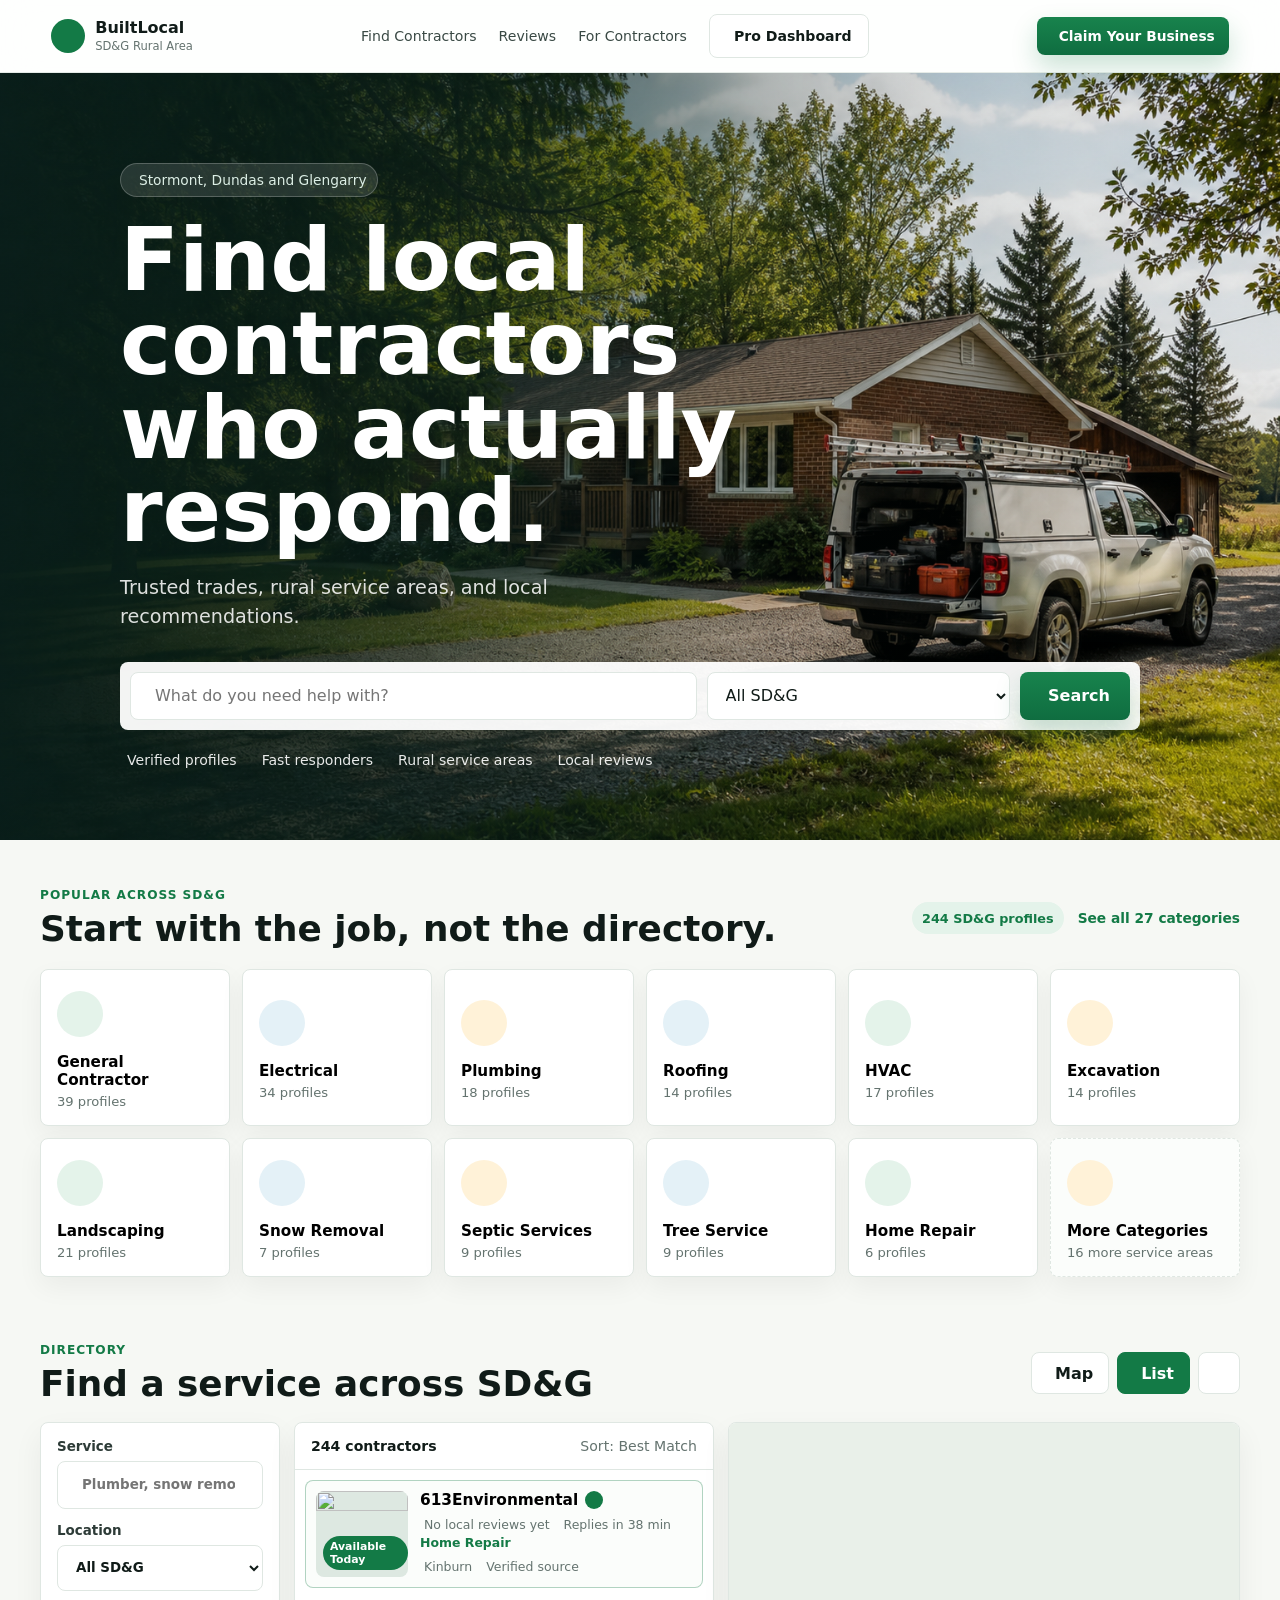
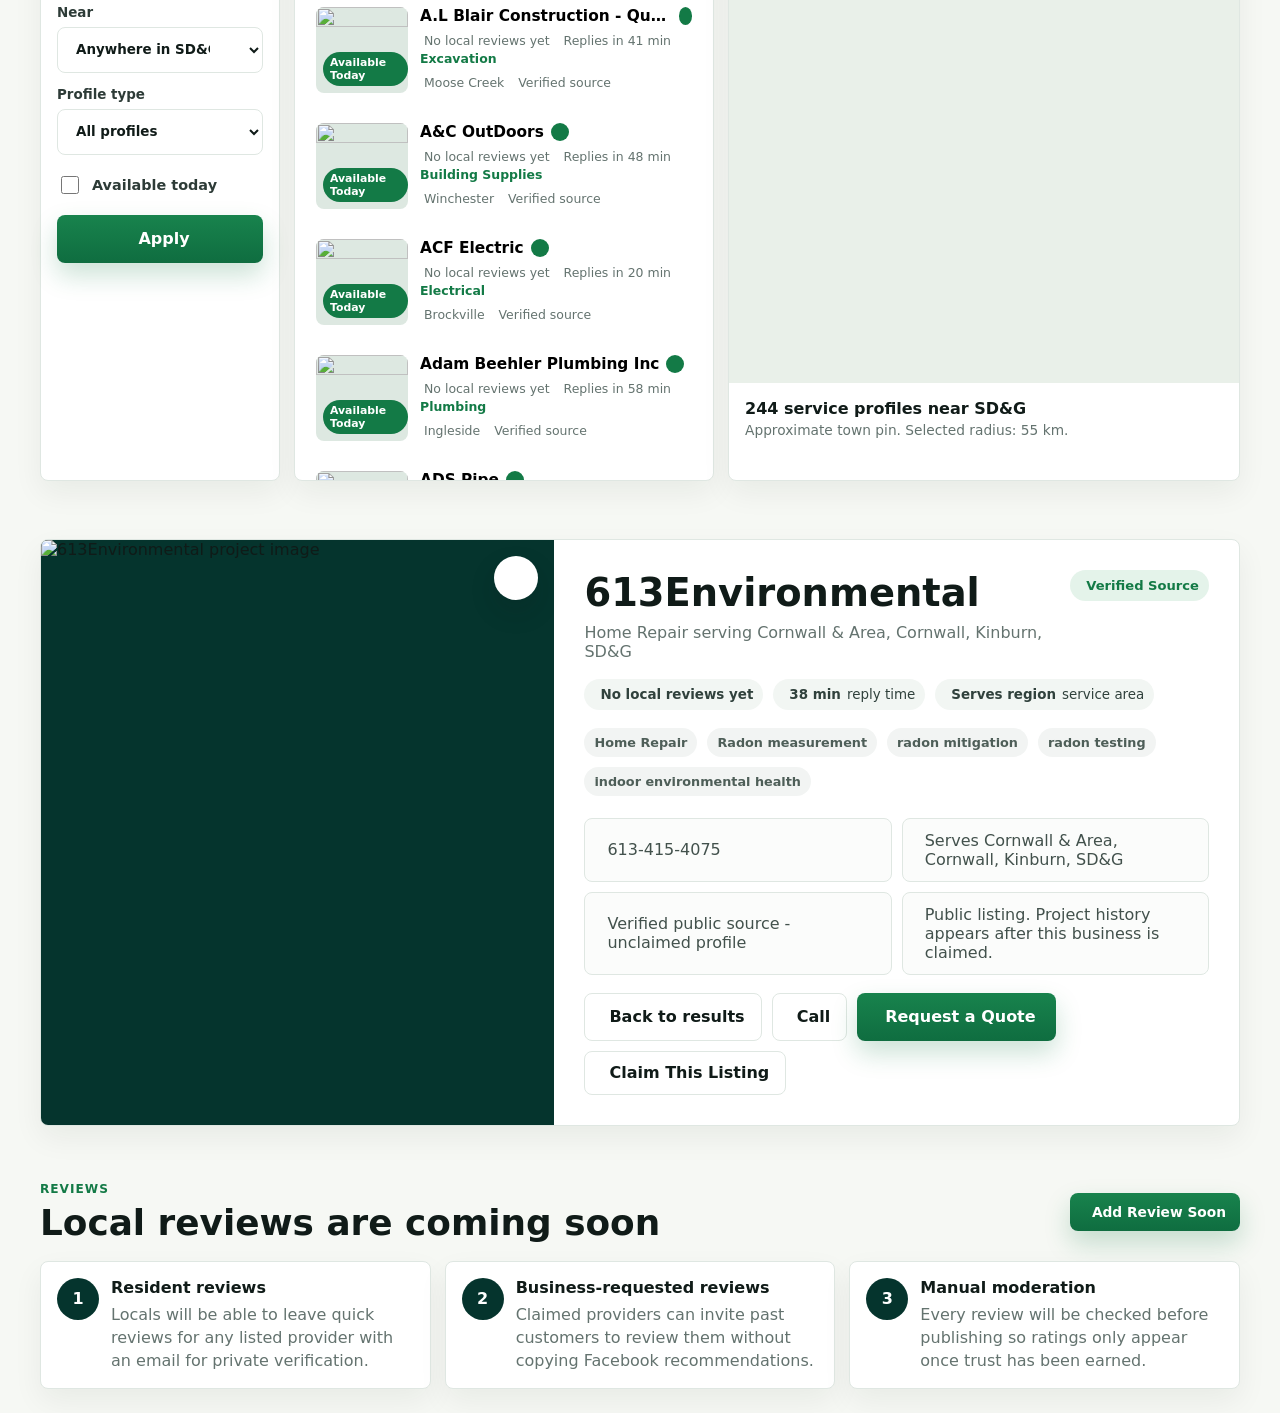
==== index.html @ 844aca26 "Refine quote choice and SMS lead routing" ====
<!doctype html>
<html lang="en">
  <head>
    <meta charset="utf-8" />
    <meta name="viewport" content="width=device-width, initial-scale=1" />
    <title>BuiltLocal SD&G</title>
    <link rel="preconnect" href="https://images.unsplash.com" />
    <link rel="stylesheet" href="https://unpkg.com/leaflet@1.9.4/dist/leaflet.css" />
    <link rel="stylesheet" href="https://unpkg.com/leaflet.markercluster@1.5.3/dist/MarkerCluster.css" />
    <link rel="stylesheet" href="https://unpkg.com/leaflet.markercluster@1.5.3/dist/MarkerCluster.Default.css" />
    <link rel="stylesheet" href="./styles.css" />
  </head>
  <body>
    <div class="app-shell">
      <header class="topbar">
        <a class="brand" href="#home" aria-label="BuiltLocal home">
          <span class="brand-mark">
            <i data-lucide="sprout"></i>
          </span>
          <span>
            <strong>BuiltLocal</strong>
            <small>SD&amp;G Rural Area</small>
          </span>
        </a>

        <nav class="desktop-nav" aria-label="Primary navigation">
          <a href="#directory">Find Contractors</a>
          <a href="#reviews">Reviews</a>
          <a class="nav-link" href="./pro/">For Contractors</a>
          <a class="ghost-button" href="./pro/">
            <i data-lucide="layout-dashboard"></i>
            Pro Dashboard
          </a>
        </nav>

        <button class="primary-button compact" type="button" data-claim-link>
          <i data-lucide="badge-check"></i>
          Claim Your Business
        </button>
      </header>

      <main>
        <section class="hero" id="home" aria-labelledby="hero-title">
          <div class="hero-bg" role="img" aria-label="SD&G rural home and contractor truck"></div>
          <div class="hero-content">
            <div class="eyebrow">
              <i data-lucide="map-pin"></i>
              Stormont, Dundas and Glengarry
            </div>
            <h1 id="hero-title">Find local <span class="mobile-line">contractors who</span> <span class="mobile-line">actually respond.</span></h1>
            <p>Trusted trades, rural service areas, <span class="mobile-line">and local recommendations.</span></p>

            <form class="search-panel" id="heroSearch">
              <label class="sr-only" for="serviceSearch">Service</label>
              <div class="input-wrap">
                <i data-lucide="search"></i>
                <input id="serviceSearch" name="service" type="search" placeholder="What do you need help with?" autocomplete="off" />
              </div>
              <label class="sr-only" for="regionSearch">Location</label>
              <select id="regionSearch" name="region" data-region-select>
                <option value="">All SD&amp;G</option>
                <option value="South Dundas">South Dundas</option>
                <option value="North Dundas">North Dundas</option>
                <option value="South Stormont">South Stormont</option>
                <option value="North Stormont">North Stormont</option>
                <option value="South Glengarry">South Glengarry</option>
                <option value="North Glengarry">North Glengarry</option>
                <option value="Cornwall &amp; Area">Cornwall &amp; Area</option>
              </select>
              <button class="primary-button" type="submit">
                <i data-lucide="search"></i>
                Search
              </button>
            </form>

            <div class="trust-row" aria-label="Directory highlights">
              <span><i data-lucide="badge-check"></i> Verified profiles</span>
              <span><i data-lucide="timer"></i> Fast responders</span>
              <span><i data-lucide="map"></i> Rural service areas</span>
              <span><i data-lucide="message-square-heart"></i> Local reviews</span>
            </div>
          </div>
        </section>

        <section class="service-strip" aria-labelledby="popular-title">
          <div class="section-head">
            <div>
              <p class="section-kicker">Popular across SD&amp;G</p>
              <h2 id="popular-title">Start with the job, not the directory.</h2>
            </div>
            <div class="section-actions">
              <span class="coverage-pill" id="categoryCoverage">Loading profiles</span>
              <button class="text-button" type="button" data-toggle-categories aria-expanded="false">See all categories</button>
            </div>
          </div>
          <div class="category-grid" id="categoryGrid"></div>
        </section>

        <section class="directory" id="directory" aria-labelledby="directory-title">
          <div class="directory-top">
            <div>
              <p class="section-kicker">Directory</p>
              <h2 id="directory-title">Find a service across SD&amp;G</h2>
            </div>
            <div class="directory-actions">
              <button class="segmented" type="button" data-view="map">
                <i data-lucide="map"></i>
                Map
              </button>
              <button class="segmented active" type="button" data-view="list">
                <i data-lucide="list"></i>
                List
              </button>
              <button class="icon-button filter-toggle" type="button" aria-label="Filters" aria-pressed="false" data-filter-button>
                <i data-lucide="sliders-horizontal"></i>
                <span>Filters</span>
              </button>
            </div>
          </div>

          <div class="workspace">
            <aside class="filters" id="filtersPanel">
              <label>
                Service
                <div class="input-wrap small">
                  <i data-lucide="search"></i>
                  <input id="filterService" type="search" placeholder="Plumber, snow removal..." />
                </div>
              </label>
              <label>
                Location
                <select id="filterRegion" data-region-select>
                  <option value="">All SD&amp;G</option>
                  <option value="South Dundas">South Dundas</option>
                  <option value="North Dundas">North Dundas</option>
                  <option value="South Stormont">South Stormont</option>
                  <option value="North Stormont">North Stormont</option>
                  <option value="South Glengarry">South Glengarry</option>
                  <option value="North Glengarry">North Glengarry</option>
                  <option value="Cornwall &amp; Area">Cornwall &amp; Area</option>
                </select>
              </label>
              <label>
                Near
                <select id="filterArea">
                  <option value="">Anywhere in SD&amp;G</option>
                </select>
              </label>
              <label>
                Profile type
                <select id="filterType">
                  <option value="">All profiles</option>
                  <option value="High">Verified source</option>
                  <option value="Medium">Needs verification</option>
                </select>
              </label>
              <div class="toggle-line">
                <input id="openToday" type="checkbox" />
                <label for="openToday">Available today</label>
              </div>
              <button class="primary-button full" type="button" data-apply-filters>
                <i data-lucide="check"></i>
                Apply
              </button>
            </aside>

            <div class="results-panel">
              <div class="results-meta">
                <strong id="resultCount">0 contractors</strong>
                <span id="sortLabel">Sort: Best Match</span>
              </div>
              <div class="results-list" id="resultsList"></div>
            </div>

            <aside class="map-panel" aria-label="Service area map">
              <div class="map-card">
                <div class="leaflet-map" id="directoryMap" aria-label="Interactive service area map"></div>
                <div class="map-summary">
                  <strong id="mapSummary">48 service profiles nearby</strong>
                  <span id="mapFootnote">Approximate pins until listings are claimed. Circle shows selected service radius.</span>
                </div>
              </div>
            </aside>
          </div>
        </section>

        <section class="profile-section" id="profile" aria-labelledby="profileTitle">
          <div class="profile-media">
            <img id="profileImage" alt="" />
            <button class="save-button" type="button" aria-label="Save profile">
              <i data-lucide="heart"></i>
            </button>
          </div>
          <div class="profile-detail">
            <div class="profile-title-line">
              <div>
                <h2 id="profileTitle">Select a contractor</h2>
                <p id="profileSubtitle">Profile details will appear here.</p>
              </div>
              <span class="verified-pill" id="verifiedPill">
                <i data-lucide="badge-check"></i>
                Verified
              </span>
            </div>
            <div class="metric-row">
              <span><i data-lucide="message-square-heart"></i><strong id="profileReviews">No local reviews yet</strong></span>
              <span><i data-lucide="clock"></i><strong id="profileResponse">22 min</strong> reply time</span>
              <span><i data-lucide="map-pin"></i><strong id="profileDistance">0-30 km</strong> service area</span>
            </div>
            <div class="tag-row" id="profileTags"></div>
            <div class="profile-facts">
              <div>
                <i data-lucide="phone"></i>
                <span id="profilePhone">Public phone</span>
              </div>
              <div>
                <i data-lucide="map"></i>
                <span id="profileAreas">Serves South Dundas</span>
              </div>
              <div>
                <i data-lucide="shield-check"></i>
                <span id="profileClaim">Unclaimed public listing</span>
              </div>
              <div>
                <i data-lucide="briefcase-business"></i>
                <span id="profileJobs">Completed local jobs</span>
              </div>
            </div>
            <div class="profile-actions">
              <button class="secondary-button" type="button" data-back-results>
                <i data-lucide="arrow-left"></i>
                Back to results
              </button>
              <a class="secondary-button" id="messageButton" href="#">
                <i data-lucide="phone"></i>
                Call
              </a>
              <button class="primary-button" type="button" data-open-quote>
                <i data-lucide="send"></i>
                Request a Quote
              </button>
              <button class="ghost-button" type="button" data-claim-link>
                <i data-lucide="badge-check"></i>
                Claim This Listing
              </button>
            </div>
          </div>
        </section>

        <section class="reviews" id="reviews" aria-labelledby="reviews-title">
          <div class="section-head">
            <div>
              <p class="section-kicker">Reviews</p>
              <h2 id="reviews-title">Local reviews are coming soon</h2>
            </div>
            <button class="primary-button compact" type="button" data-open-review>
              <i data-lucide="message-square-plus"></i>
              Add Review Soon
            </button>
          </div>
          <div class="review-grid">
            <article class="review-card">
              <div class="avatar">1</div>
              <div>
                <strong>Resident reviews</strong>
                <p>Locals will be able to leave quick reviews for any listed provider with an email for private verification.</p>
              </div>
            </article>
            <article class="review-card">
              <div class="avatar">2</div>
              <div>
                <strong>Business-requested reviews</strong>
                <p>Claimed providers can invite past customers to review them without copying Facebook recommendations.</p>
              </div>
            </article>
            <article class="review-card">
              <div class="avatar">3</div>
              <div>
                <strong>Manual moderation</strong>
                <p>Every review will be checked before publishing so ratings only appear once trust has been earned.</p>
              </div>
            </article>
          </div>
        </section>

      </main>

      <nav class="mobile-tabbar" aria-label="Mobile navigation">
        <a href="#home" class="active"><i data-lucide="home"></i><span>Home</span></a>
        <a href="#directory"><i data-lucide="search"></i><span>Search</span></a>
        <a href="#profile"><i data-lucide="map"></i><span>Map</span></a>
        <a href="./pro/"><i data-lucide="layout-dashboard"></i><span>Pro</span></a>
        <button type="button" data-open-quote><i data-lucide="clipboard-list"></i><span>Quote</span></button>
        <button type="button" data-claim-link><i data-lucide="user"></i><span>Claim</span></button>
      </nav>
    </div>

    <dialog class="quote-dialog lead-intake-dialog" id="quoteDialog">
      <form class="quote-form lead-intake-form" id="quoteForm">
        <div class="modal-head">
          <div>
            <p class="section-kicker">Request Help</p>
            <h2 id="quoteTitle">Choose how you want this request handled.</h2>
          </div>
          <button class="icon-button" type="button" data-close-dialog aria-label="Close quote form">
            <i data-lucide="x"></i>
          </button>
        </div>
        <p class="modal-note" id="quoteModeNote">Send a direct quote request to one company or let BuiltLocal match it with a nearby provider by SMS.</p>

        <div class="quote-choice-grid" role="group" aria-label="Quote routing choice">
          <button class="quote-choice active" type="button" data-quote-mode="direct">
            <i data-lucide="send"></i>
            <span>
              <strong>Request this company</strong>
              <em id="directChoiceText">Send this as a direct company lead.</em>
            </span>
          </button>
          <button class="quote-choice" type="button" data-quote-mode="matching">
            <i data-lucide="radar"></i>
            <span>
              <strong>Match me locally</strong>
              <em>SMS routing can offer the request to nearby providers one at a time.</em>
            </span>
          </button>
        </div>

        <div class="intake-grid">
          <section class="intake-step">
            <span>1</span>
            <div>
              <strong>Job</strong>
              <p>What needs to happen?</p>
            </div>
          </section>
          <label>
            Service needed
            <select id="quoteService" name="service">
              <option>Plumbing</option>
              <option>Electrical</option>
              <option>Roofing</option>
              <option>Septic Services</option>
              <option>Snow Removal</option>
              <option>General Contractor</option>
              <option>Landscaping</option>
              <option>HVAC</option>
              <option>Excavation</option>
              <option>Home Repair</option>
              <option>Not sure</option>
            </select>
          </label>
          <label>
            Town or nearest community
            <input id="quoteTown" name="town" type="text" list="sdgTowns" placeholder="Morrisburg, Ingleside, Alexandria..." />
          </label>
          <label class="wide-label no-margin">
            Short project details
            <textarea id="quoteDetails" name="details" rows="4" placeholder="Leaking pipe, roof repair, driveway clearing, septic issue..."></textarea>
          </label>

          <section class="intake-step">
            <span>2</span>
            <div>
              <strong>Fit</strong>
              <p>Help the provider decide quickly.</p>
            </div>
          </section>
          <div class="choice-row">
            <button class="chip" type="button" data-urgency="Emergency">Emergency</button>
            <button class="chip active" type="button" data-urgency="ASAP">ASAP</button>
            <button class="chip" type="button" data-urgency="Within a week">This week</button>
            <button class="chip" type="button" data-urgency="Flexible">Flexible</button>
          </div>
          <label>
            Property type
            <select id="quoteProperty" name="propertyType">
              <option>Detached home</option>
              <option>Rural home</option>
              <option>Farm</option>
              <option>Cottage</option>
              <option>Commercial</option>
              <option>Not sure</option>
            </select>
          </label>
          <label>
            Budget range <span class="optional-label">(optional)</span>
            <select id="quoteBudget" name="budget">
              <option>Not sure</option>
              <option>Under $500</option>
              <option>$500-$2,000</option>
              <option>$2,000-$10,000</option>
              <option>$10,000+</option>
            </select>
          </label>
          <label>
            Photos
            <input id="quotePhotos" name="photos" type="file" accept="image/*" multiple />
          </label>

          <section class="intake-step">
            <span>3</span>
            <div>
              <strong>Contact</strong>
              <p>Released only after a provider claims.</p>
            </div>
          </section>
          <label>
            Your name
            <input id="quoteName" name="name" type="text" placeholder="First name is fine" />
          </label>
          <label>
            Phone or email
            <input id="quoteContact" name="contact" type="text" placeholder="Phone or email" />
          </label>
          <label>
            Preferred reply
            <select id="quoteContactMethod" name="preferredContact">
              <option>Text</option>
              <option>Call</option>
              <option>Email</option>
            </select>
          </label>
          <label>
            Good times to reach you
            <input id="quoteAvailability" name="availability" type="text" placeholder="Weekdays after 4, Saturday morning..." />
          </label>
        </div>

        <div class="job-snapshot-preview" id="jobSnapshotPreview" aria-live="polite">
          <i data-lucide="message-square-text"></i>
          <div>
            <strong>Job Snapshot</strong>
            <span id="snapshotText">Service | town | timing | photos | intent score</span>
          </div>
        </div>

        <div class="form-success" id="quoteSuccess" hidden>
          <i data-lucide="check-circle"></i>
          <span id="quoteSuccessText">Request received.</span>
        </div>
        <div class="form-error" id="quoteError" hidden>
          Could not reach the SMS lead API, so this request was saved locally for review.
        </div>
        <button class="primary-button full" type="submit">
          <i data-lucide="send"></i>
          <span id="quoteSubmitText">Send Request</span>
        </button>
      </form>
    </dialog>

    <datalist id="sdgTowns">
      <option value="Morrisburg"></option>
      <option value="Iroquois"></option>
      <option value="Williamsburg"></option>
      <option value="Winchester"></option>
      <option value="Chesterville"></option>
      <option value="Long Sault"></option>
      <option value="Ingleside"></option>
      <option value="Finch"></option>
      <option value="Berwick"></option>
      <option value="Avonmore"></option>
      <option value="Cornwall"></option>
      <option value="Lancaster"></option>
      <option value="Alexandria"></option>
      <option value="Maxville"></option>
    </datalist>

    <button class="floating-back-search" type="button" data-back-results hidden>
      <i data-lucide="arrow-left"></i>
      Back to search
    </button>

    <dialog class="quote-dialog" id="claimDialog">
      <form class="quote-form" id="claimForm">
        <div class="modal-head">
          <div>
            <p class="section-kicker">Claim Your Business</p>
            <h2>Keep your profile accurate</h2>
          </div>
          <button class="icon-button" type="button" data-close-dialog aria-label="Close claim form">
            <i data-lucide="x"></i>
          </button>
        </div>
        <label>
          Business name
          <input type="text" placeholder="Business or service name" />
        </label>
        <label>
          Contact email
          <input type="email" placeholder="you@example.com" />
        </label>
        <label>
          Proof method
          <select>
            <option>Call or text the public phone number</option>
            <option>Email from business domain</option>
            <option>Manual approval</option>
          </select>
        </label>
        <div class="form-success" id="claimSuccess" hidden>
          <i data-lucide="check-circle"></i>
          <span>Claim request saved for demo review. Business owners can continue in BuiltLocal Pro.</span>
        </div>
        <a class="secondary-button full" href="./pro/">
          <i data-lucide="layout-dashboard"></i>
          Open Pro Dashboard
        </a>
        <button class="primary-button full" value="default" type="submit">
          <i data-lucide="badge-check"></i>
          Start Claim
        </button>
      </form>
    </dialog>

    <script src="https://unpkg.com/leaflet@1.9.4/dist/leaflet.js"></script>
    <script src="https://unpkg.com/leaflet.markercluster@1.5.3/dist/leaflet.markercluster.js"></script>
    <script src="https://unpkg.com/lucide@latest/dist/umd/lucide.min.js"></script>
    <script src="./app.js"></script>
  </body>
</html>
---- styles.css ----
:root {
  color-scheme: light;
  --ink: #101b18;
  --muted: #64736f;
  --faint: #edf2ef;
  --paper: #ffffff;
  --wash: #f6f8f4;
  --green: #137a46;
  --green-dark: #05342d;
  --green-soft: #e4f3ea;
  --line: #dfe7e2;
  --gold: #f6ad2f;
  --blue: #2b7dbd;
  --shadow: 0 18px 44px rgba(14, 32, 27, 0.12);
  --radius: 8px;
  font-family: Inter, ui-sans-serif, system-ui, -apple-system, BlinkMacSystemFont, "Segoe UI", sans-serif;
}

* {
  box-sizing: border-box;
}

html {
  scroll-behavior: smooth;
}

body {
  margin: 0;
  background: var(--wash);
  color: var(--ink);
  overflow-x: hidden;
}

button,
input,
select,
textarea {
  font: inherit;
}

[hidden] {
  display: none !important;
}

button,
a {
  -webkit-tap-highlight-color: transparent;
}

a {
  color: inherit;
  text-decoration: none;
}

img {
  display: block;
  max-width: 100%;
}

.sr-only {
  position: absolute;
  width: 1px;
  height: 1px;
  padding: 0;
  margin: -1px;
  overflow: hidden;
  clip: rect(0, 0, 0, 0);
  white-space: nowrap;
  border: 0;
}

.app-shell {
  min-height: 100vh;
}

.topbar {
  position: sticky;
  top: 0;
  z-index: 1000;
  display: flex;
  align-items: center;
  justify-content: space-between;
  gap: 20px;
  padding: 14px clamp(18px, 4vw, 54px);
  background: rgba(255, 255, 255, 0.88);
  border-bottom: 1px solid rgba(223, 231, 226, 0.8);
  backdrop-filter: blur(18px);
}

.brand {
  display: inline-flex;
  align-items: center;
  gap: 10px;
  min-width: 0;
}

.brand-mark {
  display: grid;
  width: 34px;
  height: 34px;
  place-items: center;
  color: #ffffff;
  background: var(--green);
  border-radius: 50%;
  flex: 0 0 auto;
}

.brand svg {
  width: 19px;
  height: 19px;
}

.brand strong {
  display: block;
  font-size: 1rem;
  line-height: 1;
}

.brand small {
  display: block;
  margin-top: 3px;
  color: var(--muted);
  font-size: 0.72rem;
  white-space: nowrap;
}

.brand.inverse {
  color: #ffffff;
}

.brand.inverse small {
  color: rgba(255, 255, 255, 0.68);
}

.desktop-nav {
  display: flex;
  align-items: center;
  justify-content: center;
  gap: 22px;
  color: #394944;
  font-size: 0.88rem;
}

.desktop-nav a {
  transition: color 160ms ease;
}

.desktop-nav a:hover,
.nav-link:hover {
  color: var(--green);
}

.nav-link {
  padding: 0;
  color: inherit;
  background: transparent;
  border: 0;
  cursor: pointer;
}

.primary-button,
.secondary-button,
.ghost-button,
.text-button,
.icon-button,
.segmented,
.chip {
  border: 0;
  cursor: pointer;
  display: inline-flex;
  align-items: center;
  justify-content: center;
  gap: 8px;
  border-radius: var(--radius);
  font-weight: 700;
  transition: transform 160ms ease, box-shadow 160ms ease, background 160ms ease, border 160ms ease;
}

.primary-button {
  min-height: 48px;
  padding: 0 20px;
  color: #ffffff;
  background: linear-gradient(180deg, #18834d, #0f6d40);
  box-shadow: 0 12px 26px rgba(19, 122, 70, 0.22);
}

.primary-button:hover,
.secondary-button:hover,
.ghost-button:hover,
.icon-button:hover,
.segmented:hover,
.chip:hover {
  transform: translateY(-1px);
}

button:disabled {
  cursor: not-allowed;
  opacity: 0.48;
  transform: none;
}

.primary-button.compact,
.secondary-button.compact,
.ghost-button.compact {
  min-height: 38px;
  padding: 0 14px;
  font-size: 0.86rem;
}

.secondary-button,
.ghost-button {
  min-height: 44px;
  padding: 0 16px;
  background: #ffffff;
  color: var(--ink);
  border: 1px solid var(--line);
}

.ghost-button {
  box-shadow: none;
}

.text-button {
  padding: 0;
  color: var(--green);
  background: transparent;
  font-size: 0.86rem;
}

.icon-button {
  width: 42px;
  height: 42px;
  color: var(--ink);
  background: #ffffff;
  border: 1px solid var(--line);
}

.filter-toggle {
  width: 42px;
  min-width: 42px;
  padding: 0;
}

.filter-toggle span {
  display: none;
}

.full {
  width: 100%;
}

button svg,
a svg,
.trust-row svg,
.metric-row svg,
.profile-facts svg,
.lead-item svg {
  width: 17px;
  height: 17px;
  flex: 0 0 auto;
}

.hero {
  position: relative;
  min-height: 560px;
  display: grid;
  align-items: end;
  overflow: hidden;
  color: #ffffff;
}

.hero-bg {
  position: absolute;
  inset: 0;
  background:
    linear-gradient(90deg, rgba(3, 25, 23, 0.3), rgba(3, 25, 23, 0.16) 48%, rgba(3, 25, 23, 0.04)),
    url("./assets/hero-contractor-truck-rural-home.png") center / cover;
  transform: scale(1.02);
}

.hero-content {
  position: relative;
  width: min(1040px, calc(100% - 36px));
  margin: 0 auto;
  padding: 90px 0 72px;
}

.eyebrow {
  display: inline-flex;
  align-items: center;
  gap: 8px;
  margin-bottom: 22px;
  padding: 8px 10px;
  color: #dceee5;
  background: rgba(255, 255, 255, 0.12);
  border: 1px solid rgba(255, 255, 255, 0.22);
  border-radius: 999px;
  font-size: 0.86rem;
}

.eyebrow svg {
  width: 16px;
  height: 16px;
}

.hero h1 {
  max-width: 720px;
  margin: 0;
  font-size: clamp(2.5rem, 7vw, 5.4rem);
  line-height: 0.97;
  letter-spacing: 0;
}

.mobile-line {
  display: inline;
}

.hero p {
  max-width: 560px;
  margin: 20px 0 30px;
  color: rgba(255, 255, 255, 0.86);
  font-size: clamp(1rem, 2vw, 1.2rem);
  line-height: 1.5;
}

.search-panel {
  display: grid;
  grid-template-columns: minmax(240px, 1.4fr) minmax(190px, 0.75fr) auto;
  gap: 10px;
  max-width: 1020px;
  padding: 10px;
  background: rgba(255, 255, 255, 0.95);
  border-radius: var(--radius);
  box-shadow: var(--shadow);
}

.input-wrap {
  display: flex;
  align-items: center;
  gap: 10px;
  min-width: 0;
  color: var(--muted);
  background: #ffffff;
  border: 1px solid var(--line);
  border-radius: var(--radius);
  padding: 0 14px;
}

.input-wrap.small {
  min-height: 44px;
  margin-top: 7px;
}

.input-wrap svg {
  width: 18px;
  height: 18px;
}

input,
select,
textarea {
  width: 100%;
  min-height: 46px;
  color: var(--ink);
  background: #ffffff;
  border: 1px solid var(--line);
  border-radius: var(--radius);
  outline: none;
}

input,
textarea {
  padding: 0 14px;
}

textarea {
  padding-top: 12px;
  resize: vertical;
}

select {
  padding: 0 36px 0 14px;
}

.input-wrap input {
  min-height: 46px;
  padding: 0;
  border: 0;
}

input:focus,
select:focus,
textarea:focus,
.input-wrap:focus-within {
  border-color: rgba(19, 122, 70, 0.55);
  box-shadow: 0 0 0 4px rgba(19, 122, 70, 0.1);
}

.trust-row {
  display: flex;
  flex-wrap: wrap;
  gap: 18px;
  margin-top: 22px;
  color: rgba(255, 255, 255, 0.9);
  font-size: 0.88rem;
}

.trust-row span {
  display: inline-flex;
  align-items: center;
  gap: 7px;
}

.service-strip,
.directory,
.profile-section,
.reviews,
.pro-dashboard {
  width: min(1200px, calc(100% - 36px));
  margin: 0 auto;
  scroll-margin-top: 92px;
}

.service-strip {
  padding: 48px 0 32px;
}

.section-head,
.directory-top,
.dashboard-head,
.panel-head,
.profile-title-line {
  display: flex;
  align-items: center;
  justify-content: space-between;
  gap: 18px;
}

.section-actions {
  display: flex;
  align-items: center;
  gap: 14px;
  flex-wrap: wrap;
  justify-content: flex-end;
}

.coverage-pill {
  display: inline-flex;
  align-items: center;
  min-height: 32px;
  padding: 0 10px;
  color: var(--green);
  background: var(--green-soft);
  border-radius: 999px;
  font-size: 0.8rem;
  font-weight: 850;
  white-space: nowrap;
}

.section-kicker {
  margin: 0 0 6px;
  color: var(--green);
  font-size: 0.76rem;
  font-weight: 800;
  text-transform: uppercase;
  letter-spacing: 0.08em;
}

h2 {
  margin: 0;
  font-size: clamp(1.45rem, 2.8vw, 2.35rem);
  letter-spacing: 0;
}

.category-grid {
  display: grid;
  grid-template-columns: repeat(6, minmax(0, 1fr));
  gap: 12px;
  margin-top: 20px;
}

.category-card {
  min-height: 128px;
  padding: 16px;
  text-align: left;
  background: var(--paper);
  border: 1px solid var(--line);
  border-radius: var(--radius);
  box-shadow: 0 10px 26px rgba(16, 27, 24, 0.05);
  cursor: pointer;
}

.category-card.active {
  border-color: rgba(19, 122, 70, 0.42);
  box-shadow: 0 14px 32px rgba(19, 122, 70, 0.12);
}

.category-icon {
  display: grid;
  width: 46px;
  height: 46px;
  margin-bottom: 16px;
  place-items: center;
  color: var(--green);
  background: var(--green-soft);
  border-radius: 50%;
}

.category-icon svg {
  width: 23px;
  height: 23px;
}

.category-card:nth-child(2n) .category-icon {
  color: #126a8a;
  background: #e4f1f7;
}

.category-card:nth-child(3n) .category-icon {
  color: #b26f09;
  background: #fff2d8;
}

.category-card strong {
  display: block;
  font-size: 0.95rem;
}

.category-card span {
  display: block;
  margin-top: 5px;
  color: var(--muted);
  font-size: 0.82rem;
}

.category-card-more {
  border-style: dashed;
  background: #fbfdfb;
}

.category-card-more .category-icon {
  color: #ffffff;
  background: var(--green);
}

.directory {
  padding: 34px 0 40px;
}

.directory-top {
  margin-bottom: 18px;
}

.directory-actions {
  display: flex;
  align-items: center;
  gap: 8px;
}

.segmented {
  min-height: 42px;
  padding: 0 15px;
  color: var(--ink);
  background: #ffffff;
  border: 1px solid var(--line);
}

.segmented.active {
  color: #ffffff;
  background: var(--green);
  border-color: var(--green);
}

.workspace {
  display: grid;
  grid-template-columns: 240px minmax(280px, 420px) minmax(420px, 1fr);
  gap: 14px;
  align-items: stretch;
}

.filters,
.results-panel,
.map-card,
.profile-section,
.review-card,
.pro-dashboard,
.quote-form {
  background: var(--paper);
  border: 1px solid var(--line);
  border-radius: var(--radius);
  box-shadow: 0 12px 30px rgba(16, 27, 24, 0.06);
}

.filters {
  display: grid;
  align-content: start;
  gap: 14px;
  padding: 16px;
}

.filters label,
.quote-form label {
  display: block;
  color: #2d3b37;
  font-size: 0.84rem;
  font-weight: 750;
}

.filters select,
.quote-form select,
.quote-form input {
  margin-top: 7px;
}

.toggle-line {
  display: flex;
  align-items: center;
  gap: 10px;
  padding: 4px 0;
}

.toggle-line input {
  width: 18px;
  min-height: 18px;
  accent-color: var(--green);
}

.toggle-line label {
  margin: 0;
  font-size: 0.9rem;
}

.results-panel {
  min-height: 560px;
  overflow: hidden;
}

.results-meta {
  display: flex;
  align-items: center;
  justify-content: space-between;
  gap: 12px;
  padding: 15px 16px;
  border-bottom: 1px solid var(--line);
  font-size: 0.88rem;
}

.results-meta span {
  color: var(--muted);
}

.results-list {
  max-height: 610px;
  overflow: auto;
  padding: 10px;
}

.listing-card {
  display: grid;
  grid-template-columns: 92px minmax(0, 1fr);
  gap: 12px;
  width: 100%;
  padding: 10px;
  text-align: left;
  background: #ffffff;
  border: 1px solid transparent;
  border-radius: var(--radius);
  cursor: pointer;
}

.listing-card + .listing-card {
  margin-top: 8px;
}

.listing-card:hover,
.listing-card.active {
  border-color: rgba(19, 122, 70, 0.32);
  background: #fbfdfb;
}

.listing-thumb {
  position: relative;
  min-height: 86px;
  overflow: hidden;
  background: #dde8e1;
  border-radius: var(--radius);
}

.listing-thumb img {
  width: 100%;
  height: 100%;
  object-fit: cover;
}

.status-badge {
  position: absolute;
  left: 7px;
  bottom: 7px;
  padding: 4px 7px;
  color: #ffffff;
  background: var(--green);
  border-radius: 999px;
  font-size: 0.68rem;
  font-weight: 800;
}

.listing-body {
  min-width: 0;
}

.listing-head {
  display: flex;
  align-items: center;
  gap: 7px;
}

.listing-head strong {
  overflow: hidden;
  text-overflow: ellipsis;
  white-space: nowrap;
  font-size: 0.96rem;
}

.verified-dot {
  display: grid;
  width: 18px;
  height: 18px;
  place-items: center;
  color: #ffffff;
  background: var(--green);
  border-radius: 50%;
}

.verified-dot svg {
  width: 12px;
  height: 12px;
}

.listing-meta,
.listing-foot {
  display: flex;
  flex-wrap: wrap;
  gap: 10px;
  margin-top: 8px;
  color: var(--muted);
  font-size: 0.78rem;
}

.listing-meta span,
.listing-foot span {
  display: inline-flex;
  align-items: center;
  gap: 4px;
}

.listing-meta svg,
.listing-foot svg {
  width: 14px;
  height: 14px;
}

.listing-category {
  margin-top: 9px;
  color: var(--green);
  font-size: 0.78rem;
  font-weight: 800;
}

.map-panel {
  min-width: 0;
}

.map-card {
  overflow: hidden;
  min-height: 100%;
}

.leaflet-map {
  height: 560px;
  background: #e9f0e9;
}

.leaflet-container {
  font: inherit;
}

.leaflet-control-zoom a {
  color: var(--ink);
}

.trade-marker {
  display: grid;
  width: 34px;
  height: 34px;
  place-items: center;
  color: #ffffff;
  background: var(--green-dark);
  border: 3px solid #ffffff;
  border-radius: 50%;
  box-shadow: 0 8px 20px rgba(5, 52, 45, 0.26);
  font-size: 0.76rem;
  font-weight: 900;
}

.trade-marker.selected {
  background: var(--green);
  box-shadow: 0 0 0 8px rgba(19, 122, 70, 0.18), 0 12px 24px rgba(5, 52, 45, 0.22);
}

.marker-cluster-small,
.marker-cluster-medium,
.marker-cluster-large {
  background: rgba(19, 122, 70, 0.18);
}

.marker-cluster-small div,
.marker-cluster-medium div,
.marker-cluster-large div {
  color: #ffffff;
  background: var(--green-dark);
  font-weight: 900;
}

.leaflet-popup-content-wrapper {
  border-radius: var(--radius);
}

.leaflet-popup-content {
  min-width: 190px;
  margin: 12px;
}

.map-popup {
  display: grid;
  gap: 7px;
}

.map-popup strong {
  font-size: 0.95rem;
}

.map-popup span {
  color: var(--muted);
  font-size: 0.82rem;
}

.map-popup em {
  color: var(--green);
  font-size: 0.78rem;
  font-style: normal;
  font-weight: 800;
}

.map-popup-actions {
  display: flex;
  gap: 8px;
  margin-top: 4px;
}

.map-popup-actions button,
.map-popup-actions a {
  display: inline-flex;
  align-items: center;
  justify-content: center;
  min-height: 32px;
  padding: 0 10px;
  color: #ffffff;
  background: var(--green);
  border: 0;
  border-radius: var(--radius);
  font-size: 0.78rem;
  font-weight: 800;
  text-decoration: none;
  cursor: pointer;
}

.map-popup-actions a {
  color: var(--green);
  background: var(--green-soft);
}

.map-summary {
  display: grid;
  gap: 4px;
  padding: 16px;
}

.map-summary span {
  color: var(--muted);
  font-size: 0.86rem;
}

.profile-section {
  display: grid;
  grid-template-columns: minmax(280px, 0.75fr) minmax(340px, 1fr);
  gap: 0;
  margin-top: 18px;
  overflow: hidden;
}

.profile-media {
  position: relative;
  min-height: 410px;
  background: var(--green-dark);
}

.profile-media img {
  width: 100%;
  height: 100%;
  object-fit: cover;
}

.save-button {
  position: absolute;
  right: 16px;
  top: 16px;
  display: grid;
  width: 44px;
  height: 44px;
  place-items: center;
  color: #d91f45;
  background: #ffffff;
  border: 0;
  border-radius: 50%;
  box-shadow: 0 12px 26px rgba(16, 27, 24, 0.16);
}

.profile-detail {
  padding: clamp(18px, 3vw, 30px);
}

.profile-title-line {
  align-items: flex-start;
}

.profile-title-line h2 {
  font-size: clamp(1.6rem, 3.5vw, 2.4rem);
}

.profile-title-line p,
.profile-detail p {
  margin: 8px 0 0;
  color: var(--muted);
}

.verified-pill {
  display: inline-flex;
  align-items: center;
  gap: 6px;
  flex: 0 0 auto;
  padding: 8px 10px;
  color: var(--green);
  background: var(--green-soft);
  border-radius: 999px;
  font-size: 0.82rem;
  font-weight: 800;
}

.metric-row,
.tag-row,
.profile-actions {
  display: flex;
  flex-wrap: wrap;
  gap: 10px;
  margin-top: 18px;
}

.metric-row span {
  display: inline-flex;
  align-items: center;
  gap: 6px;
  padding: 8px 10px;
  color: #30413c;
  background: #f2f6f3;
  border-radius: 999px;
  font-size: 0.84rem;
}

.metric-row svg {
  color: var(--green);
}

.tag-row span {
  padding: 7px 10px;
  color: #4e5e58;
  background: #f2f4f3;
  border-radius: 999px;
  font-size: 0.8rem;
  font-weight: 700;
}

.profile-facts {
  display: grid;
  grid-template-columns: repeat(2, minmax(0, 1fr));
  gap: 10px;
  margin-top: 22px;
}

.profile-facts div {
  display: flex;
  align-items: center;
  gap: 10px;
  min-height: 54px;
  padding: 12px;
  background: #fbfcfb;
  border: 1px solid var(--line);
  border-radius: var(--radius);
  color: #42514c;
}

.profile-facts svg {
  color: var(--green);
}

.reviews {
  padding: 56px 0 24px;
}

.review-grid {
  display: grid;
  grid-template-columns: repeat(3, minmax(0, 1fr));
  gap: 14px;
  margin-top: 18px;
}

.review-card {
  display: flex;
  gap: 12px;
  padding: 16px;
}

.avatar {
  display: grid;
  width: 42px;
  height: 42px;
  flex: 0 0 auto;
  place-items: center;
  color: #ffffff;
  background: var(--green-dark);
  border-radius: 50%;
  font-weight: 800;
}

.review-card p {
  margin: 6px 0 0;
  color: var(--muted);
  line-height: 1.45;
}

.pro-dashboard {
  display: grid;
  grid-template-columns: 240px minmax(0, 1fr);
  margin-top: 34px;
  margin-bottom: 60px;
  overflow: hidden;
}

.pro-dashboard:not([hidden]) {
  display: grid;
}

.pro-sidebar {
  display: grid;
  align-content: start;
  gap: 10px;
  padding: 20px;
  background: linear-gradient(180deg, #102522, #061815);
}

.side-link {
  display: flex;
  align-items: center;
  gap: 10px;
  min-height: 44px;
  padding: 0 12px;
  color: rgba(255, 255, 255, 0.72);
  background: transparent;
  border: 0;
  border-radius: var(--radius);
  text-align: left;
  cursor: pointer;
}

.side-link.active,
.side-link:hover {
  color: #ffffff;
  background: rgba(255, 255, 255, 0.1);
}

.side-link svg {
  width: 17px;
  height: 17px;
}

.dashboard-main {
  padding: clamp(18px, 3vw, 32px);
}

.stats-grid {
  display: grid;
  grid-template-columns: repeat(4, minmax(0, 1fr));
  gap: 12px;
  margin-top: 22px;
}

.stats-grid div {
  min-height: 98px;
  padding: 18px;
  background: #ffffff;
  border: 1px solid var(--line);
  border-radius: var(--radius);
}

.stats-grid strong {
  display: block;
  font-size: 2rem;
  line-height: 1;
}

.stats-grid span {
  display: block;
  margin-top: 8px;
  color: var(--muted);
  font-size: 0.84rem;
}

.dashboard-grid {
  display: grid;
  grid-template-columns: minmax(0, 1.2fr) minmax(280px, 0.8fr);
  gap: 14px;
  margin-top: 14px;
}

.pro-panel {
  display: none;
}

.pro-panel.active {
  display: grid;
}

.compact-stats {
  grid-template-columns: repeat(2, minmax(0, 1fr));
}

.profile-editor-grid {
  display: grid;
  grid-template-columns: repeat(2, minmax(0, 1fr));
  gap: 12px;
  margin-top: 14px;
}

.profile-editor-grid label {
  display: grid;
  gap: 7px;
  color: #2d3b37;
  font-size: 0.84rem;
  font-weight: 750;
}

.empty-state {
  display: grid;
  gap: 8px;
  justify-items: start;
  padding: 18px;
  color: var(--muted);
  background: #fbfcfb;
  border: 1px solid var(--line);
  border-radius: var(--radius);
}

.empty-state svg {
  width: 28px;
  height: 28px;
  color: var(--green);
}

.empty-state strong {
  color: var(--ink);
}

.lead-panel,
.strength-panel {
  padding: 16px;
  background: #ffffff;
  border: 1px solid var(--line);
  border-radius: var(--radius);
}

.lead-list {
  display: grid;
  gap: 10px;
  margin-top: 14px;
}

.lead-item {
  display: grid;
  grid-template-columns: 38px minmax(0, 1fr) auto;
  align-items: center;
  gap: 10px;
  min-height: 70px;
  padding: 10px;
  border: 1px solid var(--line);
  border-radius: var(--radius);
}

.lead-item > svg {
  width: 32px;
  height: 32px;
  padding: 7px;
  color: var(--blue);
  background: #e9f3fb;
  border-radius: var(--radius);
}

.lead-item span {
  display: block;
  margin-top: 4px;
  color: var(--muted);
  font-size: 0.8rem;
}

.lead-item em {
  padding: 4px 7px;
  color: var(--green);
  background: var(--green-soft);
  border-radius: 999px;
  font-size: 0.72rem;
  font-style: normal;
  font-weight: 800;
}

.lead-item em.blue {
  color: var(--blue);
  background: #e9f3fb;
}

.lead-item em.gold {
  color: #9a640f;
  background: #fff3d8;
}

.strength-panel {
  display: grid;
  justify-items: center;
  align-content: start;
  text-align: center;
}

.score-ring {
  display: grid;
  width: 132px;
  height: 132px;
  margin-bottom: 12px;
  place-items: center;
  color: var(--green);
  background:
    radial-gradient(circle at center, #ffffff 57%, transparent 58%),
    conic-gradient(var(--green) 0 92%, #e5ece8 92% 100%);
  border-radius: 50%;
  font-size: 1.8rem;
  font-weight: 900;
}

.strength-panel span {
  display: block;
  margin-top: 6px;
  color: var(--muted);
  font-size: 0.84rem;
}

.strength-panel ul {
  display: grid;
  gap: 10px;
  width: 100%;
  margin: 20px 0 0;
  padding: 0;
  text-align: left;
  list-style: none;
}

.strength-panel li {
  display: flex;
  align-items: center;
  gap: 8px;
  color: #394944;
  font-size: 0.86rem;
}

.strength-panel li svg {
  width: 16px;
  height: 16px;
  color: var(--green);
}

.mobile-tabbar {
  display: none;
}

.quote-dialog {
  z-index: 1200;
  width: min(460px, calc(100% - 28px));
  padding: 0;
  border: 0;
  border-radius: var(--radius);
  box-shadow: 0 26px 80px rgba(16, 27, 24, 0.32);
}

.lead-intake-dialog {
  width: min(760px, calc(100% - 28px));
}

.quote-dialog::backdrop {
  background: rgba(7, 20, 17, 0.48);
  backdrop-filter: blur(3px);
}

.quote-form {
  display: grid;
  gap: 16px;
  padding: 20px;
  border: 0;
  box-shadow: none;
}

.lead-intake-form {
  max-height: min(86vh, 860px);
  overflow: auto;
}

.intake-grid {
  display: grid;
  grid-template-columns: repeat(2, minmax(0, 1fr));
  gap: 14px;
}

.intake-step {
  display: flex;
  grid-column: 1 / -1;
  align-items: center;
  gap: 12px;
  padding: 12px;
  background: #f7faf7;
  border: 1px solid var(--line);
  border-radius: var(--radius);
}

.intake-step span {
  display: inline-grid;
  width: 34px;
  height: 34px;
  place-items: center;
  color: #ffffff;
  background: var(--green);
  border-radius: 50%;
  font-weight: 900;
}

.intake-step strong,
.job-snapshot-preview strong {
  display: block;
}

.intake-step p {
  margin: 2px 0 0;
  color: var(--muted);
  font-size: 0.9rem;
}

.no-margin {
  margin-top: 0;
}

.job-snapshot-preview {
  display: flex;
  align-items: flex-start;
  gap: 12px;
  padding: 13px;
  color: #203d35;
  background: #f8fbf6;
  border: 1px solid rgba(19, 122, 70, 0.2);
  border-radius: var(--radius);
}

.job-snapshot-preview svg {
  width: 20px;
  height: 20px;
  color: var(--green);
  flex: 0 0 auto;
}

.job-snapshot-preview span {
  display: block;
  margin-top: 3px;
  color: var(--muted);
  line-height: 1.45;
}

.modal-note {
  margin: 0;
  color: var(--muted);
  line-height: 1.45;
}

.quote-choice-grid {
  display: grid;
  grid-template-columns: repeat(2, minmax(0, 1fr));
  gap: 10px;
}

.quote-choice {
  display: flex;
  align-items: flex-start;
  gap: 10px;
  min-height: 104px;
  padding: 13px;
  color: #233a34;
  text-align: left;
  background: #ffffff;
  border: 1px solid var(--line);
  border-radius: var(--radius);
  cursor: pointer;
}

.quote-choice.active {
  border-color: rgba(19, 122, 70, 0.48);
  box-shadow: 0 0 0 3px rgba(19, 122, 70, 0.12);
}

.quote-choice:disabled {
  cursor: not-allowed;
  opacity: 0.56;
}

.quote-choice svg {
  width: 20px;
  height: 20px;
  color: var(--green);
  flex: 0 0 auto;
}

.quote-choice strong,
.quote-choice em {
  display: block;
}

.quote-choice em {
  margin-top: 4px;
  color: var(--muted);
  font-style: normal;
  line-height: 1.35;
  font-size: 0.84rem;
}

.optional-label {
  color: var(--muted);
  font-weight: 650;
}

.floating-back-search {
  position: fixed;
  left: 18px;
  bottom: 22px;
  z-index: 1100;
  display: inline-flex;
  align-items: center;
  gap: 8px;
  padding: 11px 14px;
  color: #ffffff;
  background: #132b25;
  border: 1px solid rgba(255, 255, 255, 0.14);
  border-radius: 999px;
  box-shadow: 0 18px 44px rgba(8, 18, 15, 0.28);
  cursor: pointer;
  font-weight: 850;
}

.floating-back-search svg {
  width: 18px;
  height: 18px;
}

.floating-back-search[hidden] {
  display: none;
}

.lead-page {
  min-height: 100vh;
  background: #f4f7f2;
}

.lead-card-shell {
  display: grid;
  gap: 22px;
  width: min(820px, calc(100% - 28px));
  margin: 0 auto;
  padding: 26px 0;
}

.lead-card-view {
  display: grid;
  gap: 16px;
  padding: clamp(20px, 4vw, 34px);
  background: #ffffff;
  border: 1px solid var(--line);
  border-radius: var(--radius);
  box-shadow: var(--shadow);
}

.lead-card-view h1 {
  margin: 0;
  font-size: clamp(2rem, 6vw, 3.5rem);
  line-height: 0.98;
}

.lead-card-view p {
  margin: 0;
  color: var(--muted);
  line-height: 1.5;
}

.lead-snapshot-grid {
  display: grid;
  grid-template-columns: repeat(4, minmax(0, 1fr));
  gap: 10px;
}

.lead-snapshot-grid div {
  padding: 12px;
  background: #fbfcfb;
  border: 1px solid var(--line);
  border-radius: var(--radius);
}

.lead-snapshot-grid span {
  display: block;
  color: var(--muted);
  font-size: 0.76rem;
  font-weight: 850;
  text-transform: uppercase;
}

.lead-snapshot-grid strong {
  display: block;
  margin-top: 5px;
  font-size: 0.95rem;
}

.lead-action-row {
  margin-top: 0;
}

.form-success {
  display: flex;
  align-items: flex-start;
  gap: 10px;
  padding: 12px;
  color: #24433a;
  background: var(--green-soft);
  border: 1px solid rgba(19, 122, 70, 0.22);
  border-radius: var(--radius);
  font-size: 0.9rem;
  line-height: 1.4;
}

.form-success svg {
  width: 18px;
  height: 18px;
  flex: 0 0 auto;
  color: var(--green);
}

.form-error {
  padding: 12px;
  color: #8d271d;
  background: #fff0ee;
  border: 1px solid #f1c0b9;
  border-radius: var(--radius);
  font-size: 0.9rem;
  font-weight: 750;
}

.pro-page {
  min-height: 100vh;
  background: #f4f7f2;
}

.pro-app {
  min-height: 100vh;
}

.pro-login {
  display: grid;
  min-height: 100vh;
  place-items: center;
  padding: 28px;
}

.pro-login-brand {
  position: absolute;
  top: 24px;
  left: 28px;
}

.pro-login-card {
  display: grid;
  gap: 16px;
  width: min(460px, 100%);
  padding: clamp(22px, 4vw, 34px);
  background: #ffffff;
  border: 1px solid var(--line);
  border-radius: var(--radius);
  box-shadow: var(--shadow);
}

.pro-login-card h1 {
  margin: 0;
  font-size: clamp(2rem, 5vw, 3rem);
  line-height: 1;
}

.pro-login-card p {
  margin: 0;
  color: var(--muted);
  line-height: 1.5;
}

.pro-login-card label,
.detail-card label {
  display: grid;
  gap: 7px;
  color: #2d3b37;
  font-size: 0.84rem;
  font-weight: 750;
}

.demo-credentials {
  display: grid;
  gap: 8px;
  padding: 12px;
  color: #24433a;
  background: var(--green-soft);
  border: 1px solid rgba(19, 122, 70, 0.18);
  border-radius: var(--radius);
  font-size: 0.9rem;
}

.demo-credentials strong {
  display: inline-block;
  width: 48px;
}

.pro-workspace {
  display: grid;
  grid-template-columns: 250px minmax(0, 1fr);
  min-height: 100vh;
}

.pro-main {
  min-width: 0;
}

.pro-header {
  gap: 14px;
}

.pro-header h1 {
  margin: 0;
  font-size: clamp(1.8rem, 4vw, 3rem);
}

.demo-mode-note,
.form-note,
.demo-disclosure {
  display: block;
  color: var(--muted);
  line-height: 1.45;
}

.pro-two-column {
  display: grid;
  grid-template-columns: minmax(0, 1.15fr) minmax(300px, 0.85fr);
  gap: 14px;
  margin-top: 14px;
}

.pro-lead-list {
  max-height: 560px;
  overflow: auto;
  padding-right: 4px;
}

.pro-lead-item {
  width: 100%;
  color: inherit;
  background: #ffffff;
  cursor: pointer;
}

.pro-lead-item.active {
  border-color: rgba(19, 122, 70, 0.34);
  box-shadow: 0 0 0 3px rgba(19, 122, 70, 0.1);
}

.lead-detail {
  justify-items: stretch;
  text-align: left;
}

.lead-detail > svg {
  width: 34px;
  height: 34px;
  color: var(--green);
}

.detail-card {
  display: grid;
  gap: 12px;
}

.detail-card h2 {
  margin: 0;
  font-size: 1.5rem;
}

.detail-card p {
  margin: 0;
  color: var(--muted);
  line-height: 1.5;
}

.detail-list {
  display: grid;
  grid-template-columns: repeat(2, minmax(0, 1fr));
  gap: 8px;
  margin: 0;
}

.detail-list div {
  padding: 10px;
  background: #fbfcfb;
  border: 1px solid var(--line);
  border-radius: var(--radius);
}

.detail-list dt {
  color: var(--muted);
  font-size: 0.76rem;
  font-weight: 800;
  text-transform: uppercase;
}

.detail-list dd {
  margin: 4px 0 0;
  font-weight: 800;
}

.wide-label {
  display: grid;
  gap: 7px;
  margin-top: 14px;
  color: #2d3b37;
  font-size: 0.84rem;
  font-weight: 750;
}

.inline-success {
  display: inline-flex;
  align-items: center;
  min-height: 34px;
  margin-left: 8px;
  color: var(--green);
  font-size: 0.9rem;
  font-weight: 800;
}

.review-invite {
  display: grid;
  grid-template-columns: minmax(0, 1fr) auto;
  gap: 10px;
  margin-top: 14px;
}

.review-row {
  grid-template-columns: 38px minmax(0, 1fr) auto;
}

.form-toggle {
  align-content: center;
  min-height: 46px;
  margin-top: 23px;
}

.signout-link {
  margin-top: 14px;
  color: #ffd8d4;
}

@media (min-width: 761px) {
  .workspace.filters-hidden {
    grid-template-columns: minmax(300px, 430px) minmax(420px, 1fr);
  }

  .workspace.filters-hidden .filters {
    display: none;
  }
}

.modal-head {
  display: flex;
  align-items: flex-start;
  justify-content: space-between;
  gap: 16px;
}

.modal-head h2 {
  font-size: 1.4rem;
}

.choice-row {
  display: grid;
  grid-template-columns: repeat(3, minmax(0, 1fr));
  gap: 8px;
}

.chip {
  min-height: 42px;
  padding: 0 10px;
  color: var(--ink);
  background: #ffffff;
  border: 1px solid var(--line);
  font-size: 0.84rem;
}

.chip.active {
  color: #ffffff;
  background: var(--green);
  border-color: var(--green);
}

@media (max-width: 1040px) {
  .workspace {
    grid-template-columns: 230px minmax(300px, 1fr);
  }

  .map-panel {
    grid-column: 1 / -1;
  }

  .leaflet-map {
    height: 420px;
  }

  .category-grid {
    grid-template-columns: repeat(3, minmax(0, 1fr));
  }

  .profile-section,
  .pro-dashboard,
  .dashboard-grid {
    grid-template-columns: 1fr;
  }

  .pro-workspace,
  .pro-two-column {
    grid-template-columns: 1fr;
  }

  .pro-sidebar {
    grid-template-columns: repeat(6, minmax(0, 1fr));
    overflow-x: auto;
  }

  .brand.inverse {
    display: none;
  }
}

@media (max-width: 760px) {
  body {
    padding-bottom: 78px;
  }

  body.pro-page {
    padding-bottom: 0;
  }

  .topbar {
    justify-content: flex-start;
    gap: 12px;
    padding: 12px 16px;
  }

  .topbar .brand {
    flex: 1 1 auto;
  }

  .desktop-nav,
  .topbar > [data-claim-link] {
    display: none;
  }

  .brand small {
    max-width: 185px;
    overflow: hidden;
    text-overflow: ellipsis;
  }

  .hero {
    min-height: 620px;
  }

  .hero-bg {
    background-color: #0b201c;
    background-image:
      linear-gradient(180deg, rgba(3, 25, 23, 0.18), rgba(3, 25, 23, 0.34) 42%, rgba(3, 25, 23, 0.72)),
      url("./assets/hero-contractor-truck-rural-home-mobile-v2.png");
    background-position: center, center top;
    background-size: cover, cover;
    background-repeat: no-repeat;
  }

  .hero-content {
    width: calc(100% - 28px);
    padding: 72px 0 28px;
  }

  .hero h1 {
    font-size: 2.35rem;
    line-height: 1.03;
  }

  .hero h1 .mobile-line {
    display: block;
  }

  .hero p .mobile-line {
    display: block;
  }

  .hero p {
    font-size: 0.98rem;
    overflow-wrap: break-word;
  }

  .search-panel {
    grid-template-columns: 1fr;
  }

  .trust-row {
    display: grid;
    grid-template-columns: repeat(2, minmax(0, 1fr));
    gap: 12px;
  }

  .service-strip,
  .directory,
  .profile-section,
  .reviews,
  .pro-dashboard {
    width: calc(100% - 24px);
  }

  .section-head,
  .directory-top,
  .dashboard-head,
  .profile-title-line {
    align-items: flex-start;
    flex-direction: column;
  }

  .section-actions {
    justify-content: flex-start;
  }

  .category-grid {
    grid-template-columns: repeat(2, minmax(0, 1fr));
  }

  .category-card {
    min-height: 112px;
  }

  .workspace {
    grid-template-columns: 1fr;
  }

  .filters {
    display: none;
  }

  .filters.open {
    display: grid;
  }

  .filter-toggle span {
    display: none;
  }

  .profile-actions {
    flex-direction: column;
    align-items: stretch;
  }

  .profile-actions > * {
    width: 100%;
  }

  .results-panel {
    min-height: auto;
  }

  .results-list {
    max-height: none;
  }

  .leaflet-map {
    height: 360px;
  }

  .profile-media {
    min-height: 260px;
  }

  .profile-facts,
  .review-grid,
  .stats-grid {
    grid-template-columns: 1fr;
  }

  .pro-sidebar {
    display: grid;
    grid-template-columns: repeat(2, minmax(0, 1fr));
  }

  .pro-login {
    align-items: start;
    padding: 86px 14px 24px;
  }

  .pro-login-brand {
    left: 16px;
  }

  .pro-workspace {
    display: block;
  }

  .pro-sidebar {
    position: sticky;
    top: 0;
    z-index: 20;
    padding: 12px;
  }

  .pro-two-column,
  .detail-list,
  .review-invite {
    grid-template-columns: 1fr;
  }

  .dashboard-main {
    padding: 18px;
  }

  .lead-item {
    grid-template-columns: 34px minmax(0, 1fr);
  }

  .lead-item em {
    justify-self: start;
    grid-column: 2;
  }

  .mobile-tabbar {
    position: fixed;
    left: 12px;
    right: 12px;
    bottom: 12px;
    z-index: 1000;
    display: grid;
    grid-template-columns: repeat(6, 1fr);
    gap: 2px;
    padding: 8px;
    background: rgba(255, 255, 255, 0.94);
    border: 1px solid var(--line);
    border-radius: 22px;
    box-shadow: 0 20px 44px rgba(16, 27, 24, 0.2);
    backdrop-filter: blur(18px);
  }

  .mobile-tabbar a,
  .mobile-tabbar button {
    display: grid;
    gap: 4px;
    place-items: center;
    min-height: 48px;
    color: var(--muted);
    background: transparent;
    border: 0;
    border-radius: 16px;
    font-size: 0.68rem;
  }

  .mobile-tabbar .active,
  .mobile-tabbar a:hover,
  .mobile-tabbar button:hover {
    color: var(--green);
    background: var(--green-soft);
  }

  .mobile-tabbar svg {
    width: 18px;
    height: 18px;
  }

  .choice-row {
    grid-template-columns: 1fr;
  }

  .quote-choice-grid {
    grid-template-columns: 1fr;
  }

  .quote-choice {
    min-height: auto;
  }

  .intake-grid,
  .lead-snapshot-grid {
    grid-template-columns: 1fr;
  }

  .lead-intake-form {
    max-height: 88vh;
  }

  .floating-back-search {
    right: 18px;
    bottom: 86px;
    justify-content: center;
  }

  .profile-editor-grid {
    grid-template-columns: 1fr;
  }
}

@media (max-width: 430px) {
  .hero h1 {
    font-size: 2.12rem;
  }

  .trust-row {
    grid-template-columns: 1fr;
  }

  .category-grid {
    grid-template-columns: 1fr 1fr;
    gap: 8px;
  }

  .category-card {
    padding: 12px;
  }

  .listing-card {
    grid-template-columns: 82px minmax(0, 1fr);
  }

  .listing-meta,
  .listing-foot {
    gap: 7px;
  }

  .profile-actions {
    display: grid;
  }
}
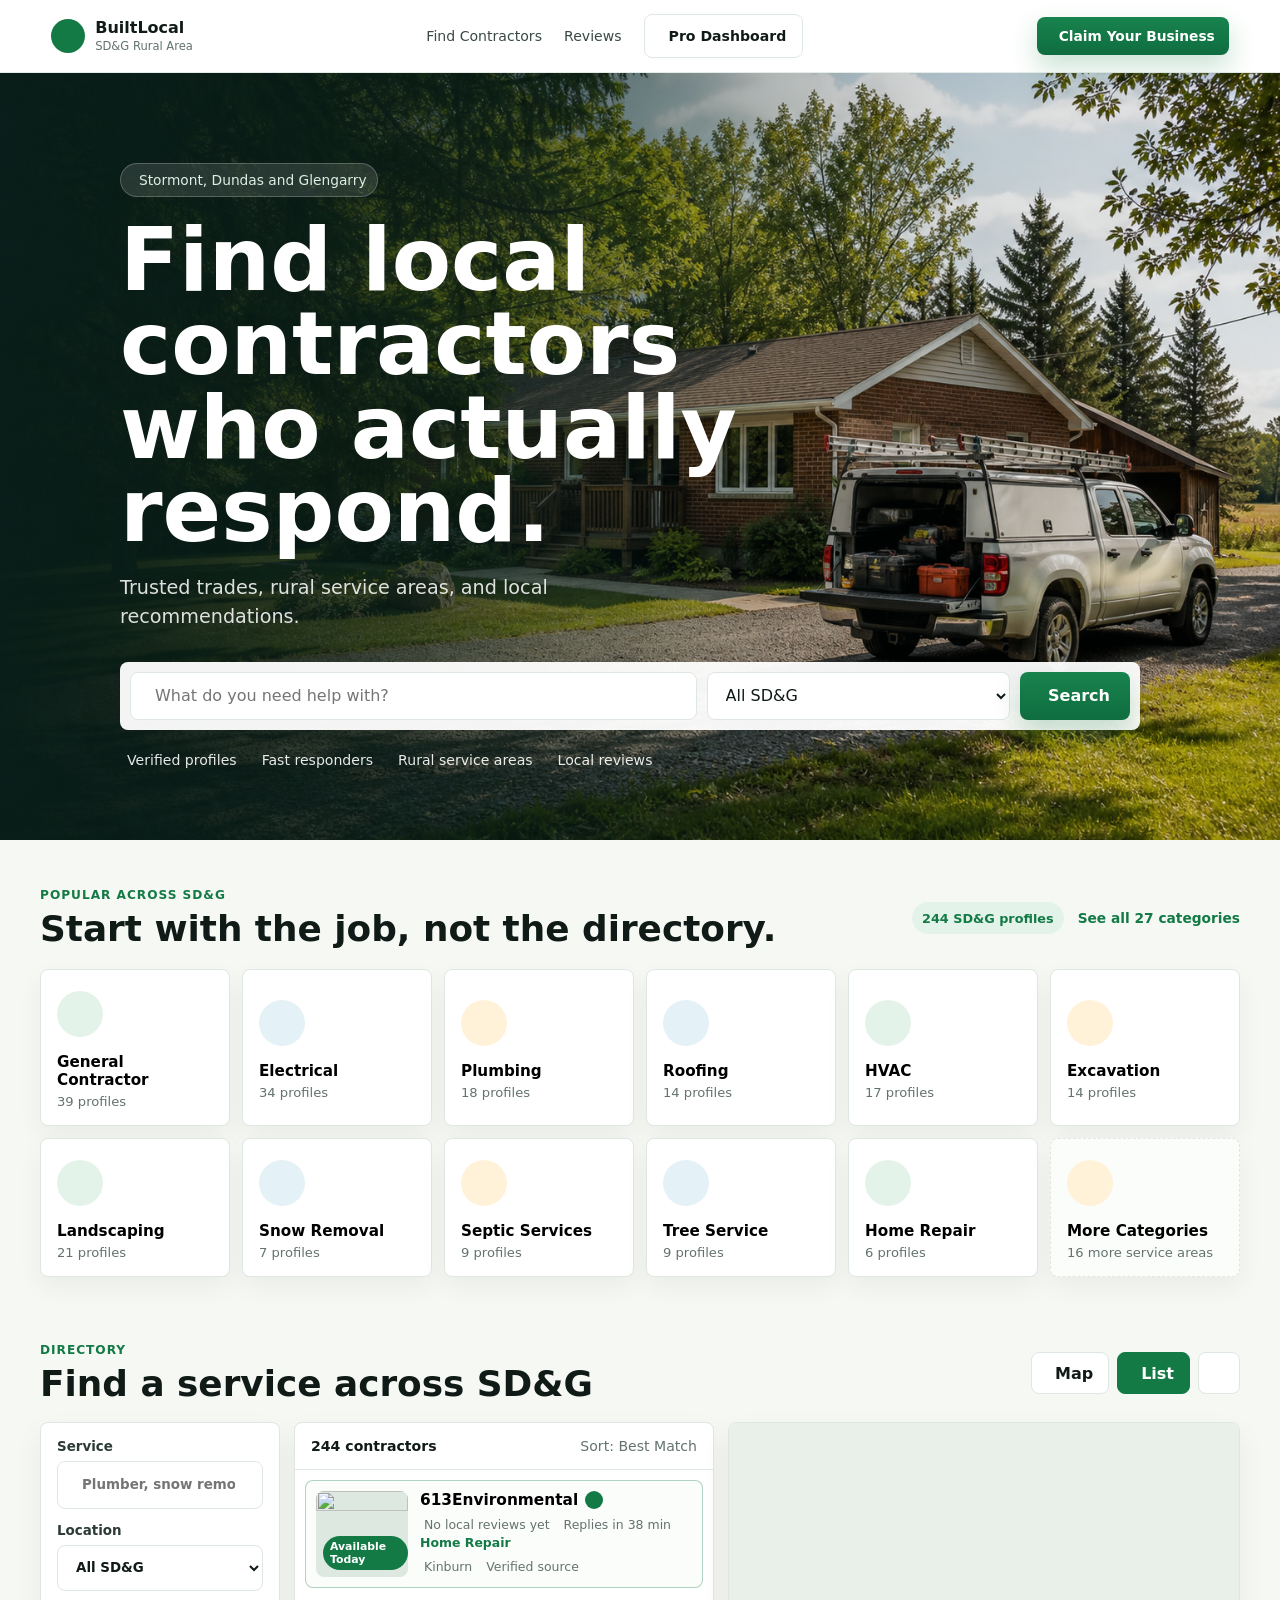
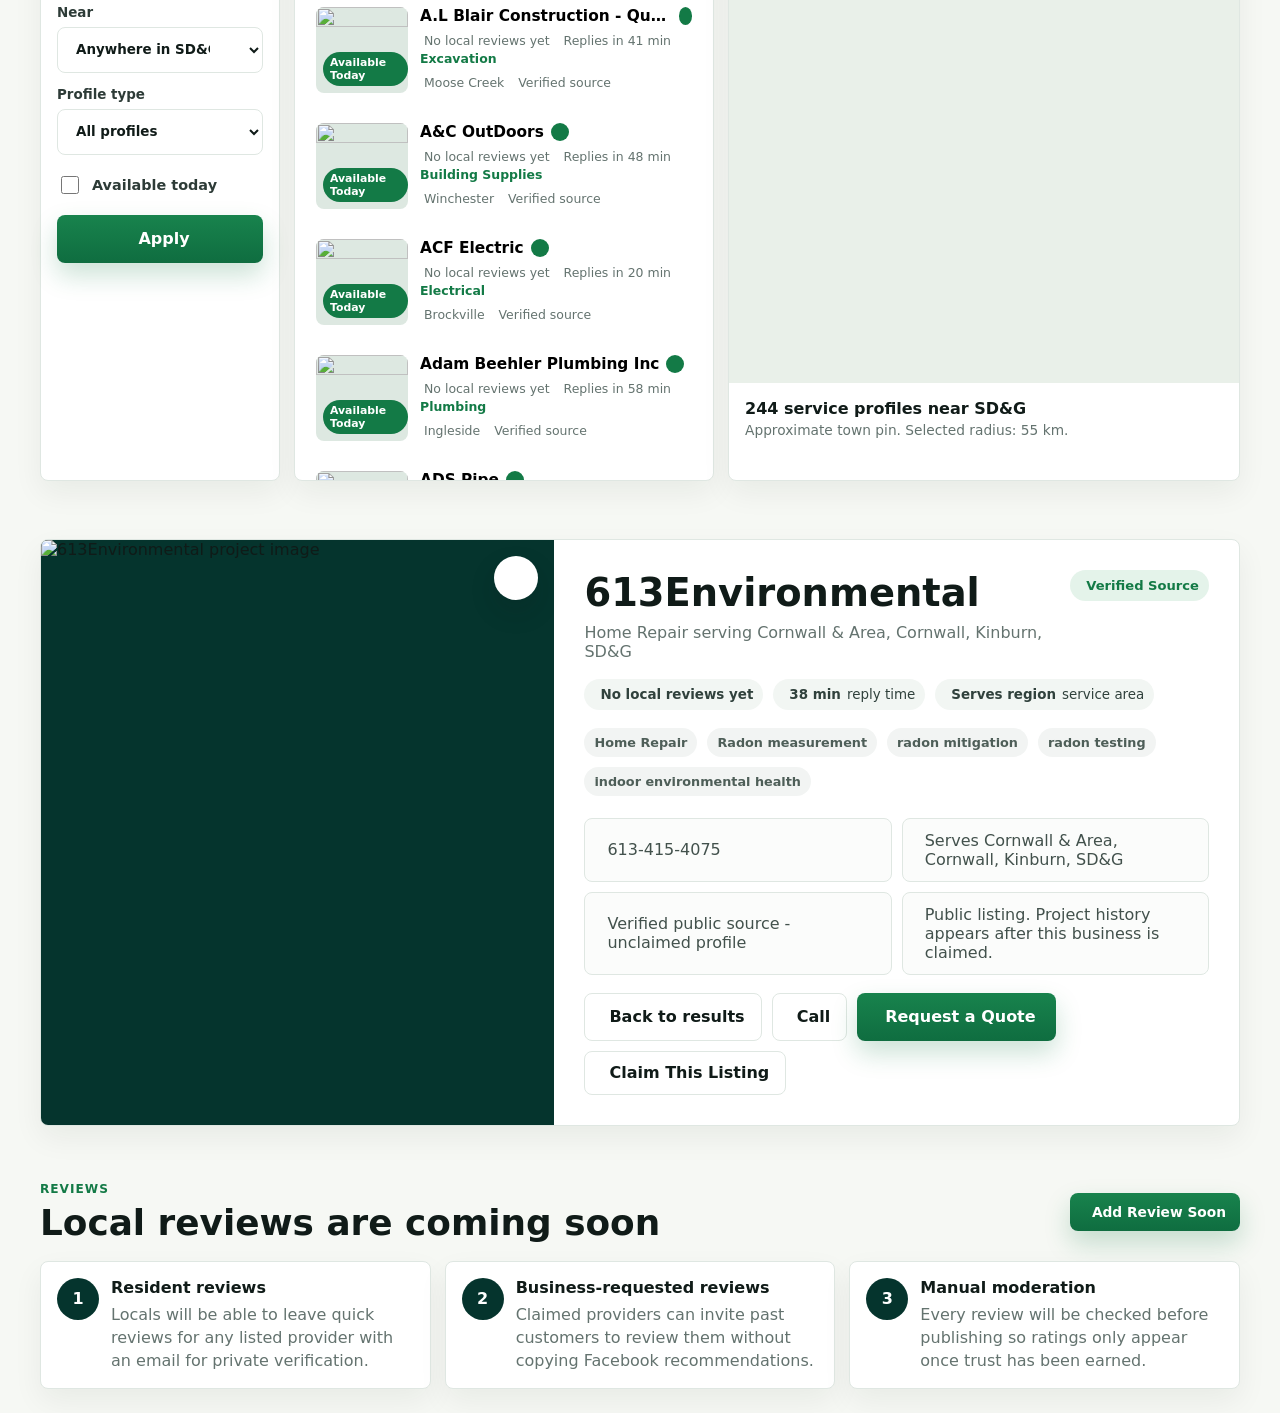
==== commit b10fc9fd: "Clean up Pro navigation" ====
--- a/index.html
+++ b/index.html
@@ -26,7 +26,6 @@
         <nav class="desktop-nav" aria-label="Primary navigation">
           <a href="#directory">Find Contractors</a>
           <a href="#reviews">Reviews</a>
-          <a class="nav-link" href="./pro/">For Contractors</a>
           <a class="ghost-button" href="./pro/">
             <i data-lucide="layout-dashboard"></i>
             Pro Dashboard
--- a/styles.css
+++ b/styles.css
@@ -1067,6 +1067,16 @@
   background: linear-gradient(180deg, #102522, #061815);
 }
 
+.pro-sidebar-head,
+.pro-menu {
+  display: grid;
+  gap: 10px;
+}
+
+.pro-menu-toggle {
+  display: none;
+}
+
 .side-link {
   display: flex;
   align-items: center;
@@ -2030,7 +2040,7 @@
 
   .pro-sidebar {
     display: grid;
-    grid-template-columns: repeat(2, minmax(0, 1fr));
+    grid-template-columns: 1fr;
   }
 
   .pro-login {
@@ -2051,6 +2061,29 @@
     top: 0;
     z-index: 20;
     padding: 12px;
+  }
+
+  .pro-sidebar-head {
+    display: flex;
+    align-items: center;
+    justify-content: space-between;
+    gap: 12px;
+  }
+
+  .pro-menu-toggle {
+    display: inline-flex;
+    color: #ffffff;
+    background: rgba(255, 255, 255, 0.1);
+    border-color: rgba(255, 255, 255, 0.18);
+  }
+
+  .pro-menu {
+    display: none;
+    grid-template-columns: 1fr;
+  }
+
+  .pro-menu.open {
+    display: grid;
   }
 
   .pro-two-column,
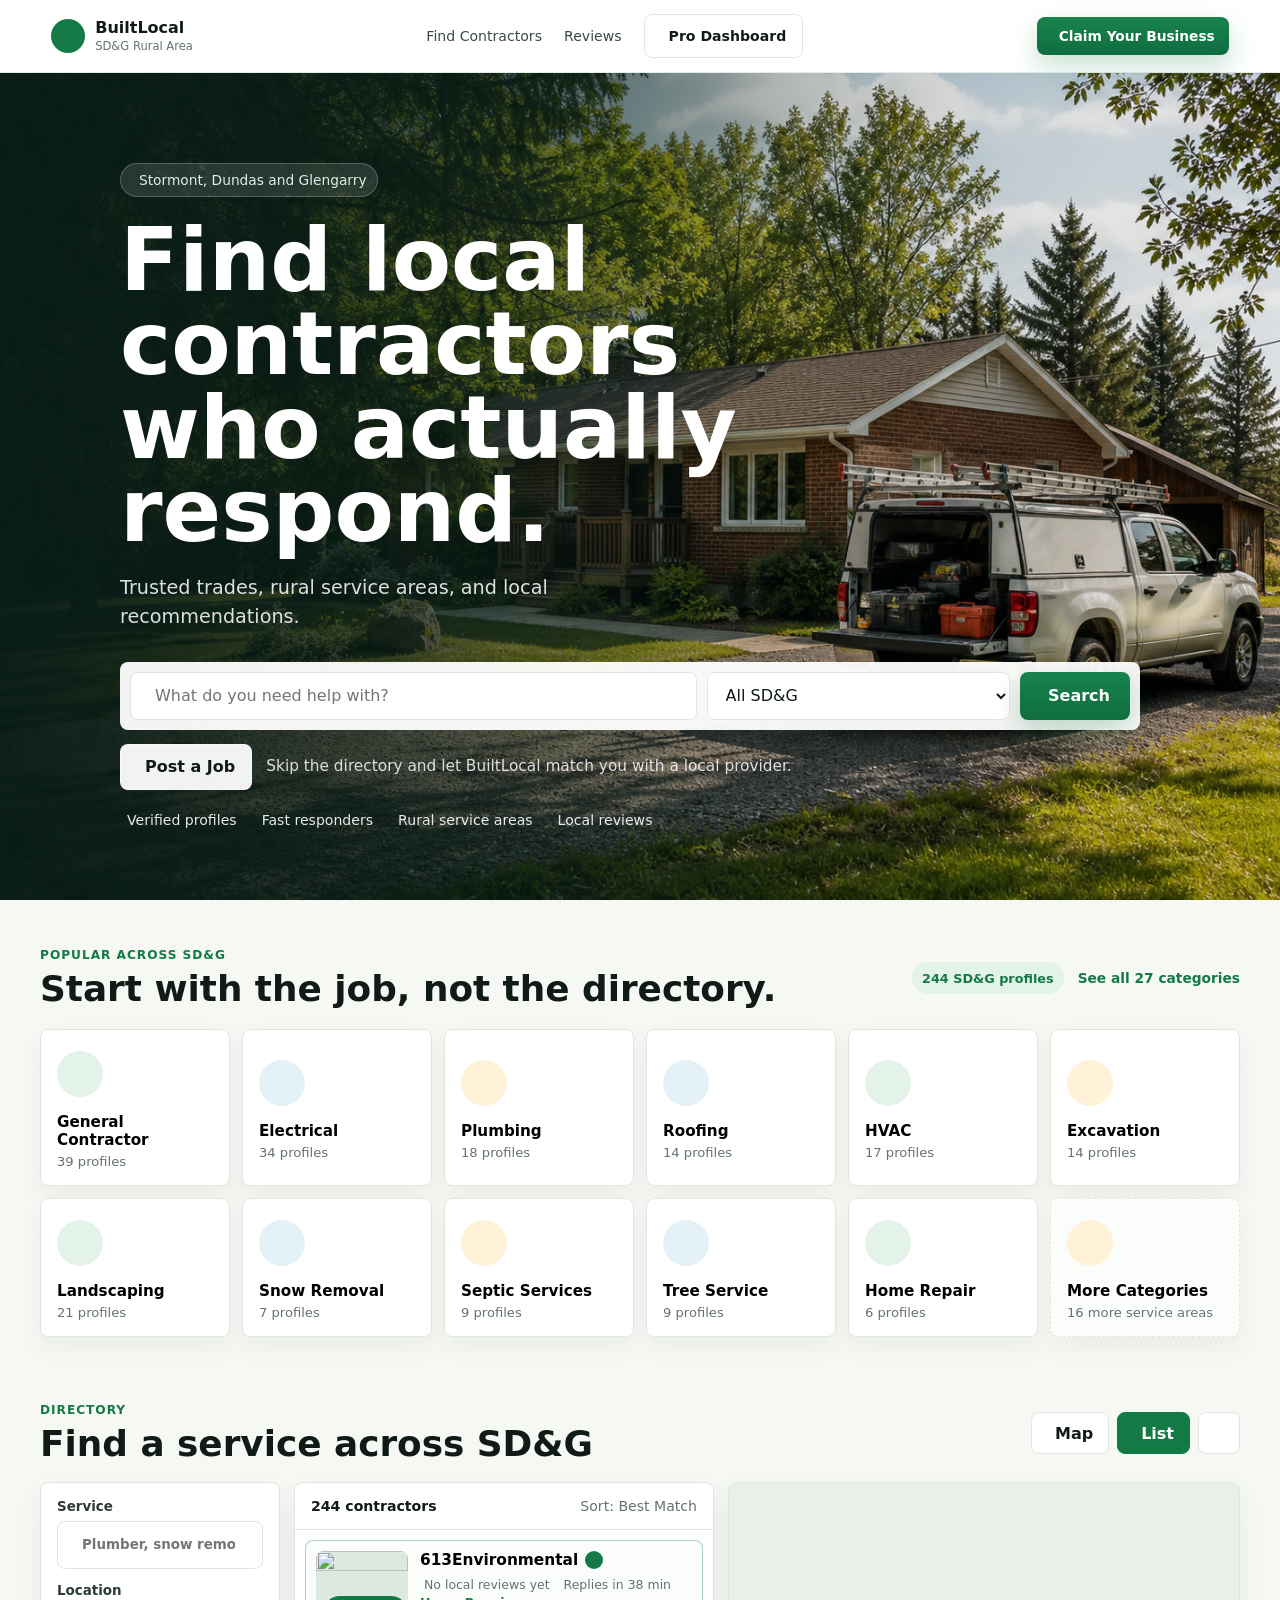
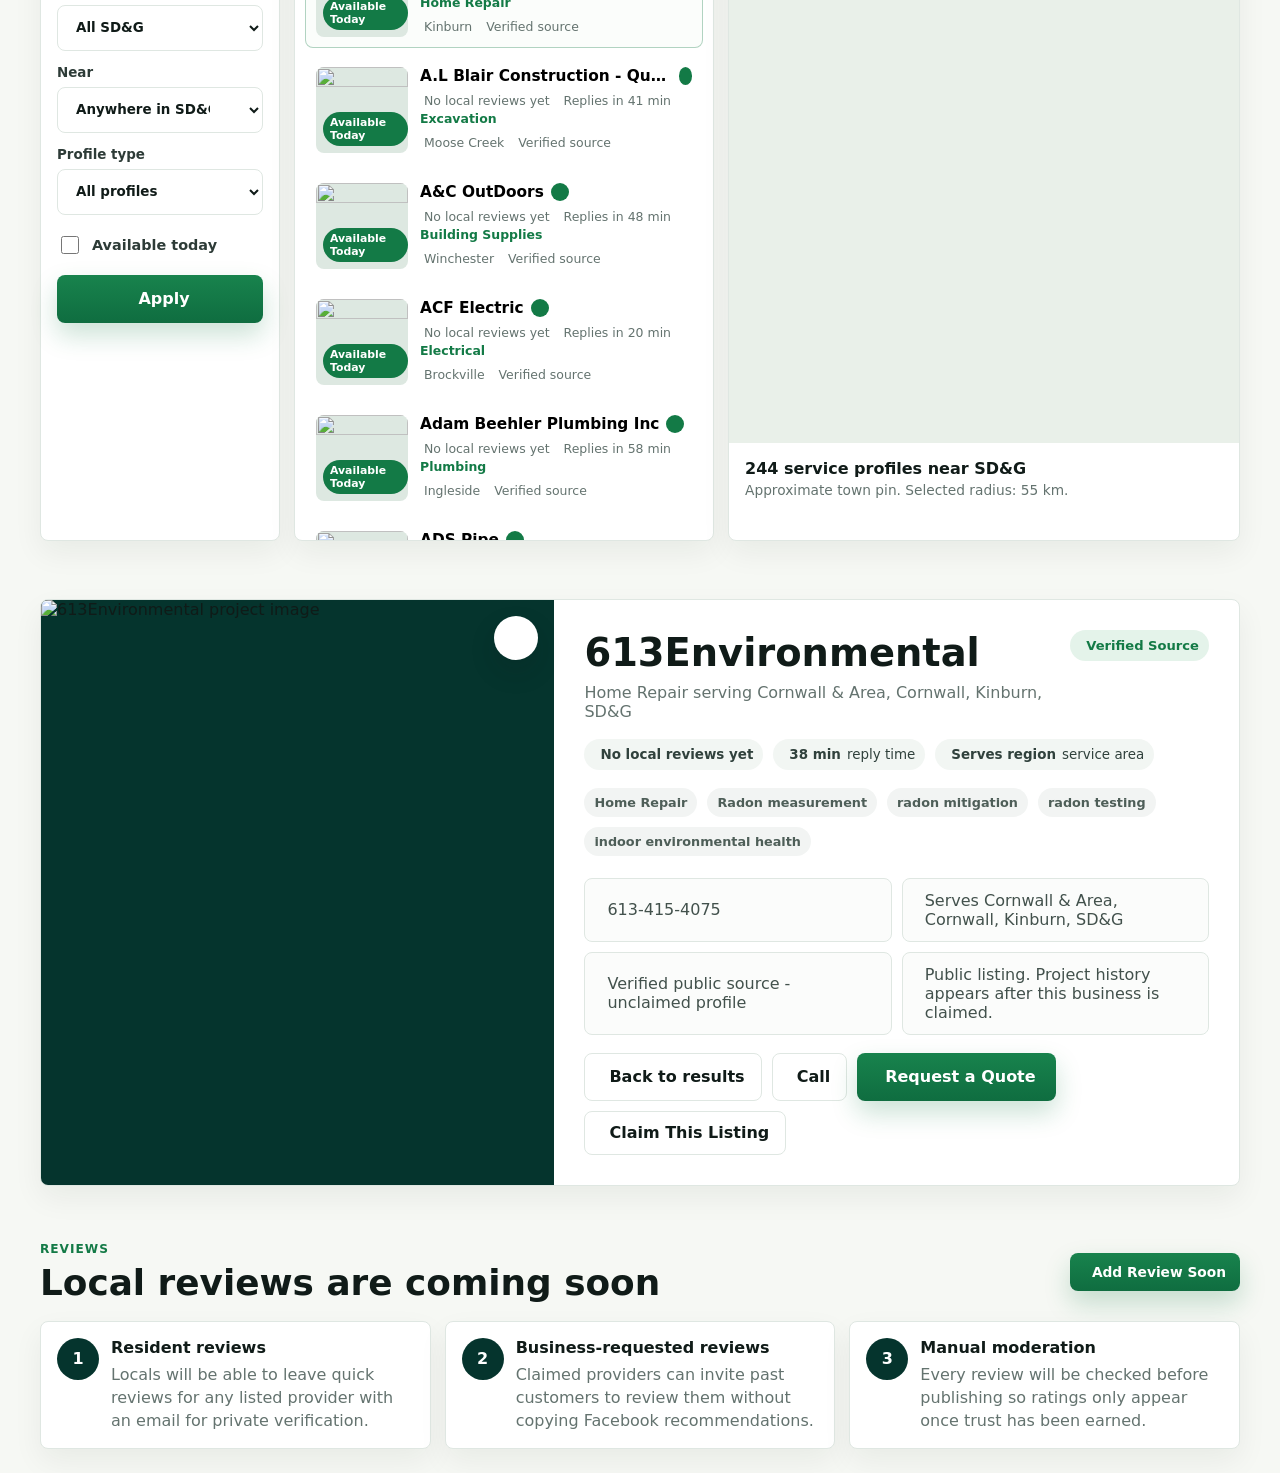
==== commit 1c3f3ac5: "Separate direct quote and local matching flows" ====
--- a/index.html
+++ b/index.html
@@ -71,6 +71,14 @@
                 Search
               </button>
             </form>
+
+            <div class="hero-quote-actions">
+              <button class="secondary-button hero-post-job" type="button" data-open-matching-quote>
+                <i data-lucide="clipboard-list"></i>
+                Post a Job
+              </button>
+              <span>Skip the directory and let BuiltLocal match you with a local provider.</span>
+            </div>
 
             <div class="trust-row" aria-label="Directory highlights">
               <span><i data-lucide="badge-check"></i> Verified profiles</span>
@@ -234,7 +242,7 @@
                 <i data-lucide="phone"></i>
                 Call
               </a>
-              <button class="primary-button" type="button" data-open-quote>
+              <button class="primary-button" type="button" data-open-direct-quote>
                 <i data-lucide="send"></i>
                 Request a Quote
               </button>
@@ -289,7 +297,7 @@
         <a href="#directory"><i data-lucide="search"></i><span>Search</span></a>
         <a href="#profile"><i data-lucide="map"></i><span>Map</span></a>
         <a href="./pro/"><i data-lucide="layout-dashboard"></i><span>Pro</span></a>
-        <button type="button" data-open-quote><i data-lucide="clipboard-list"></i><span>Quote</span></button>
+        <button type="button" data-open-matching-quote><i data-lucide="clipboard-list"></i><span>Post Job</span></button>
         <button type="button" data-claim-link><i data-lucide="user"></i><span>Claim</span></button>
       </nav>
     </div>
--- a/styles.css
+++ b/styles.css
@@ -334,6 +334,36 @@
   box-shadow: var(--shadow);
 }
 
+.hero-quote-actions {
+  display: flex;
+  align-items: center;
+  gap: 14px;
+  max-width: 720px;
+  margin-top: 14px;
+}
+
+.hero-quote-actions span {
+  color: rgba(255, 255, 255, 0.84);
+  font-size: 0.96rem;
+  line-height: 1.35;
+}
+
+.hero-post-job {
+  width: auto;
+  min-height: 46px;
+  color: var(--ink);
+  background: rgba(255, 255, 255, 0.94);
+  border-color: rgba(255, 255, 255, 0.5);
+  white-space: nowrap;
+}
+
+.hero-post-job:hover,
+.hero-post-job:focus-visible {
+  color: var(--green-dark);
+  background: #ffffff;
+  border-color: #ffffff;
+}
+
 .input-wrap {
   display: flex;
   align-items: center;
@@ -1214,7 +1244,8 @@
   border-radius: var(--radius);
 }
 
-.lead-item > svg {
+.lead-item > svg,
+.lead-card-icon {
   width: 32px;
   height: 32px;
   padding: 7px;
@@ -1223,6 +1254,16 @@
   border-radius: var(--radius);
 }
 
+.lead-card-icon {
+  display: inline-grid;
+  place-items: center;
+}
+
+.lead-card-icon svg {
+  width: 18px;
+  height: 18px;
+}
+
 .lead-item span {
   display: block;
   margin-top: 4px;
@@ -1230,24 +1271,48 @@
   font-size: 0.8rem;
 }
 
+.lead-card-copy {
+  display: grid;
+  gap: 3px;
+  min-width: 0;
+}
+
+.lead-card-copy strong,
+.lead-card-copy span,
+.lead-card-copy small {
+  overflow: hidden;
+  text-overflow: ellipsis;
+}
+
+.lead-card-copy .lead-card-topline {
+  margin: 0;
+  color: var(--green);
+  font-size: 0.72rem;
+  font-weight: 900;
+  letter-spacing: 0;
+  text-transform: uppercase;
+}
+
+.lead-card-copy span {
+  margin: 0;
+}
+
+.lead-card-copy small {
+  display: block;
+  color: var(--muted);
+  font-size: 0.82rem;
+  line-height: 1.35;
+  white-space: nowrap;
+}
+
 .lead-item em {
   padding: 4px 7px;
-  color: var(--green);
-  background: var(--green-soft);
+  color: var(--status-color);
+  background: var(--status-bg);
   border-radius: 999px;
   font-size: 0.72rem;
   font-style: normal;
   font-weight: 800;
-}
-
-.lead-item em.blue {
-  color: var(--blue);
-  background: #e9f3fb;
-}
-
-.lead-item em.gold {
-  color: #9a640f;
-  background: #fff3d8;
 }
 
 .strength-panel {
@@ -1307,6 +1372,11 @@
   display: none;
 }
 
+.pro-mobile-tabbar,
+.pro-mobile-more {
+  display: none;
+}
+
 .quote-dialog {
   z-index: 1200;
   width: min(460px, calc(100% - 28px));
@@ -1323,6 +1393,120 @@
 .quote-dialog::backdrop {
   background: rgba(7, 20, 17, 0.48);
   backdrop-filter: blur(3px);
+}
+
+.lead-action-dialog {
+  width: min(460px, calc(100% - 28px));
+}
+
+.lead-action-sheet {
+  gap: 14px;
+}
+
+.lead-action-list {
+  display: grid;
+  gap: 10px;
+}
+
+.status-choice-list {
+  display: grid;
+  gap: 10px;
+}
+
+.status-choice-button {
+  display: flex;
+  align-items: center;
+  gap: 12px;
+  min-height: 58px;
+  padding: 12px;
+  color: #213a33;
+  background: #ffffff;
+  border: 1px solid var(--line);
+  border-radius: var(--radius);
+  text-align: left;
+  cursor: pointer;
+}
+
+.status-choice-button:hover,
+.status-choice-button.active {
+  border-color: var(--status-border);
+  box-shadow: 0 0 0 3px color-mix(in srgb, var(--status-color) 12%, transparent);
+}
+
+.status-choice-button .status-dot {
+  flex: 0 0 auto;
+}
+
+.status-choice-button strong,
+.status-choice-button small {
+  display: block;
+}
+
+.status-choice-button strong {
+  color: var(--status-color);
+}
+
+.status-choice-button small {
+  margin-top: 2px;
+  color: var(--muted);
+  line-height: 1.35;
+}
+
+.lead-action-button {
+  display: flex;
+  align-items: center;
+  gap: 12px;
+  min-height: 58px;
+  padding: 12px;
+  color: #213a33;
+  background: #ffffff;
+  border: 1px solid var(--line);
+  border-radius: var(--radius);
+  text-align: left;
+  text-decoration: none;
+  cursor: pointer;
+}
+
+.lead-action-button:hover,
+.lead-action-button.primary-contact {
+  border-color: rgba(19, 122, 70, 0.4);
+  box-shadow: 0 0 0 3px rgba(19, 122, 70, 0.1);
+}
+
+.lead-action-button svg {
+  width: 36px;
+  height: 36px;
+  padding: 8px;
+  color: var(--green);
+  background: var(--green-soft);
+  border-radius: var(--radius);
+  flex: 0 0 auto;
+}
+
+.lead-action-button strong,
+.lead-action-button small {
+  display: block;
+}
+
+.lead-action-button small {
+  margin-top: 3px;
+  color: var(--muted);
+  line-height: 1.35;
+}
+
+.modal-actions {
+  display: grid;
+  grid-template-columns: repeat(2, minmax(0, 1fr));
+  gap: 10px;
+}
+
+.danger-button {
+  background: #9f332b;
+  box-shadow: 0 14px 30px rgba(159, 51, 43, 0.22);
+}
+
+.danger-button:hover {
+  background: #842820;
 }
 
 .quote-form {
@@ -1674,9 +1858,17 @@
   gap: 14px;
 }
 
+.pro-public-link {
+  flex: 0 0 auto;
+}
+
 .pro-header h1 {
   margin: 0;
   font-size: clamp(1.8rem, 4vw, 3rem);
+}
+
+.pro-summary {
+  grid-template-columns: repeat(2, minmax(0, 1fr));
 }
 
 .demo-mode-note,
@@ -1700,16 +1892,53 @@
   padding-right: 4px;
 }
 
+.lead-tools {
+  display: grid;
+  grid-template-columns: minmax(0, 1fr) minmax(160px, 210px);
+  gap: 10px;
+  align-items: end;
+  margin-top: 14px;
+}
+
+.lead-filter-chips {
+  display: flex;
+  flex-wrap: wrap;
+  gap: 8px;
+}
+
+.lead-sort-control {
+  display: grid;
+  gap: 6px;
+  color: #2d3b37;
+  font-size: 0.78rem;
+  font-weight: 800;
+}
+
 .pro-lead-item {
   width: 100%;
   color: inherit;
   background: #ffffff;
   cursor: pointer;
+  text-align: left;
 }
 
 .pro-lead-item.active {
   border-color: rgba(19, 122, 70, 0.34);
   box-shadow: 0 0 0 3px rgba(19, 122, 70, 0.1);
+}
+
+.pro-lead-item.is-actionable {
+  border-color: rgba(19, 122, 70, 0.28);
+}
+
+.pro-lead-item.is-unreviewed {
+  background: #fbfefb;
+  box-shadow: inset 3px 0 0 rgba(19, 122, 70, 0.5);
+}
+
+.pro-lead-item.is-actionable em {
+  color: #ffffff;
+  background: var(--green);
 }
 
 .lead-detail {
@@ -1728,6 +1957,162 @@
   gap: 12px;
 }
 
+.lead-detail-title {
+  display: flex;
+  align-items: flex-start;
+  justify-content: space-between;
+  gap: 12px;
+}
+
+.lead-detail-title > div {
+  display: grid;
+  gap: 4px;
+  min-width: 0;
+}
+
+.lead-detail-title > div > span {
+  color: var(--muted);
+  font-size: 0.88rem;
+}
+
+.lead-hero-meta {
+  display: flex;
+  flex-wrap: wrap;
+  gap: 8px;
+}
+
+.lead-hero-meta span {
+  display: inline-flex;
+  align-items: center;
+  gap: 6px;
+  min-height: 34px;
+  padding: 7px 10px;
+  color: #2d3b37;
+  background: #f5f8f6;
+  border: 1px solid var(--line);
+  border-radius: 999px;
+  font-size: 0.82rem;
+  font-weight: 850;
+}
+
+.lead-hero-meta svg {
+  width: 16px;
+  height: 16px;
+  color: var(--green);
+}
+
+.lead-status-pill,
+.lead-item em,
+.status-choice-button {
+  --status-color: var(--green);
+  --status-bg: var(--green-soft);
+  --status-border: rgba(19, 122, 70, 0.2);
+}
+
+.lead-status-pill {
+  display: inline-flex;
+  align-items: center;
+  gap: 7px;
+  width: auto;
+  min-height: 34px;
+  padding: 7px 10px;
+  color: var(--status-color);
+  background: var(--status-bg);
+  border: 1px solid var(--status-border);
+  border-radius: 999px;
+  cursor: pointer;
+  font-size: 0.78rem;
+  font-weight: 900;
+  white-space: nowrap;
+}
+
+.status-dot {
+  width: 8px;
+  height: 8px;
+  background: var(--status-color);
+  border-radius: 999px;
+  box-shadow: 0 0 0 3px rgba(19, 122, 70, 0.1);
+}
+
+.status-new {
+  --status-color: var(--green);
+  --status-bg: #eaf7ef;
+  --status-border: rgba(19, 122, 70, 0.22);
+}
+
+.status-claimed {
+  --status-color: #2474a6;
+  --status-bg: #e9f3fb;
+  --status-border: rgba(36, 116, 166, 0.22);
+}
+
+.status-contacted {
+  --status-color: #99680d;
+  --status-bg: #fff3d8;
+  --status-border: rgba(153, 104, 13, 0.22);
+}
+
+.status-handled {
+  --status-color: #66756f;
+  --status-bg: #eef2ef;
+  --status-border: rgba(102, 117, 111, 0.24);
+}
+
+.status-rejected {
+  --status-color: #a43b32;
+  --status-bg: #fcebea;
+  --status-border: rgba(164, 59, 50, 0.24);
+}
+
+.lead-bottom-nav {
+  display: grid;
+  grid-template-columns: repeat(4, minmax(0, 1fr));
+  gap: 4px;
+  padding: 8px;
+  background: rgba(255, 255, 255, 0.94);
+  border: 1px solid var(--line);
+  border-radius: 24px;
+  box-shadow: 0 18px 42px rgba(16, 27, 24, 0.14);
+  backdrop-filter: blur(18px);
+}
+
+.lead-bottom-nav button {
+  display: grid;
+  gap: 4px;
+  place-items: center;
+  min-height: 54px;
+  padding: 7px 4px;
+  color: var(--muted);
+  background: transparent;
+  border: 0;
+  border-radius: 18px;
+  cursor: pointer;
+  font-size: 0.7rem;
+  font-weight: 850;
+}
+
+.lead-bottom-nav button:hover,
+.lead-bottom-nav button:focus-visible {
+  color: var(--green);
+  background: var(--green-soft);
+}
+
+.lead-bottom-nav button.danger:hover,
+.lead-bottom-nav button.danger:focus-visible {
+  color: #a43b32;
+  background: #fcebea;
+}
+
+.lead-bottom-nav svg {
+  width: 21px;
+  height: 21px;
+}
+
+.mobile-back-leads {
+  display: none;
+  width: max-content;
+}
+
 .detail-card h2 {
   margin: 0;
   font-size: 1.5rem;
@@ -1737,6 +2122,35 @@
   margin: 0;
   color: var(--muted);
   line-height: 1.5;
+}
+
+.notes-label-head {
+  display: flex;
+  align-items: center;
+  justify-content: space-between;
+  gap: 10px;
+}
+
+.note-dictate-button {
+  width: auto;
+}
+
+.note-dictate-button.active {
+  color: #ffffff;
+  background: var(--green);
+  border-color: var(--green);
+}
+
+.notes-action-row {
+  display: flex;
+  flex-wrap: wrap;
+  gap: 8px;
+  justify-content: flex-end;
+}
+
+.notes-action-row .primary-button,
+.notes-action-row .secondary-button {
+  width: auto;
 }
 
 .detail-list {
@@ -1884,6 +2298,31 @@
   .brand.inverse {
     display: none;
   }
+
+  .pro-sidebar .brand.inverse {
+    display: inline-flex;
+  }
+
+  .pro-panel[data-pro-panel="leads"].mobile-detail-open .pro-lead-queue {
+    display: none;
+  }
+
+  .pro-main.mobile-detail-open .pro-header,
+  .pro-main.mobile-detail-open .pro-summary {
+    display: none;
+  }
+
+  .pro-panel[data-pro-panel="leads"]:not(.mobile-detail-open) .lead-detail {
+    display: none;
+  }
+
+  .mobile-back-leads {
+    display: inline-flex;
+  }
+
+  .pro-main.mobile-detail-open {
+    padding-bottom: 98px;
+  }
 }
 
 @media (max-width: 760px) {
@@ -1957,6 +2396,18 @@
     grid-template-columns: 1fr;
   }
 
+  .hero-quote-actions {
+    align-items: stretch;
+    flex-direction: column;
+    gap: 8px;
+    margin-top: 12px;
+  }
+
+  .hero-post-job {
+    justify-content: center;
+    width: 100%;
+  }
+
   .trust-row {
     display: grid;
     grid-template-columns: repeat(2, minmax(0, 1fr));
@@ -2061,6 +2512,11 @@
     top: 0;
     z-index: 20;
     padding: 12px;
+    box-shadow: 0 12px 28px rgba(6, 24, 21, 0.2);
+  }
+
+  .pro-page .pro-sidebar {
+    display: none;
   }
 
   .pro-sidebar-head {
@@ -2070,6 +2526,10 @@
     gap: 12px;
   }
 
+  .pro-sidebar .brand.inverse {
+    display: inline-flex;
+  }
+
   .pro-menu-toggle {
     display: inline-flex;
     color: #ffffff;
@@ -2086,23 +2546,277 @@
     display: grid;
   }
 
+  .pro-main {
+    display: flex;
+    flex-direction: column;
+    gap: 14px;
+  }
+
+  .pro-panel[data-pro-panel="leads"] {
+    order: 3;
+  }
+
+  .pro-header {
+    order: 1;
+    gap: 6px;
+  }
+
+  .pro-header h1 {
+    font-size: 1.28rem;
+    line-height: 1.1;
+  }
+
+  .pro-public-link {
+    display: none;
+  }
+
+  .pro-summary {
+    order: 2;
+    grid-template-columns: repeat(2, minmax(0, 1fr));
+    gap: 8px;
+    margin-top: 0;
+  }
+
+  .pro-summary div {
+    min-height: 72px;
+    padding: 12px;
+  }
+
+  .pro-summary strong {
+    font-size: 1.45rem;
+  }
+
   .pro-two-column,
   .detail-list,
   .review-invite {
     grid-template-columns: 1fr;
   }
 
+  .pro-two-column {
+    margin-top: 0;
+  }
+
+  .pro-lead-list {
+    max-height: none;
+    overflow: visible;
+    padding-right: 0;
+  }
+
+  .lead-tools {
+    grid-template-columns: 1fr;
+    gap: 12px;
+    margin-top: 16px;
+  }
+
+  .lead-filter-chips {
+    flex-wrap: nowrap;
+    overflow-x: auto;
+    gap: 6px;
+    padding: 2px 0 4px;
+    scrollbar-width: none;
+  }
+
+  .lead-filter-chips::-webkit-scrollbar {
+    display: none;
+  }
+
+  .lead-filter-chips .chip {
+    flex: 0 0 auto;
+    min-height: 42px;
+    padding: 10px;
+    font-size: 0.88rem;
+  }
+
+  .lead-sort-control {
+    display: flex;
+    align-items: center;
+    justify-content: space-between;
+    gap: 10px;
+    padding: 10px 12px;
+    background: #f8faf8;
+    border: 1px solid var(--line);
+    border-radius: var(--radius);
+    font-size: 0.86rem;
+  }
+
+  .lead-sort-control select {
+    min-height: 42px;
+    max-width: 190px;
+    padding: 8px 34px 8px 10px;
+    background-color: #ffffff;
+  }
+
+  .lead-panel,
+  .strength-panel {
+    padding: 14px;
+  }
+
+  .lead-panel .panel-head {
+    align-items: center;
+  }
+
+  .lead-panel .panel-head strong {
+    font-size: 1.35rem;
+  }
+
+  .lead-panel .panel-head .primary-button {
+    width: auto;
+    min-height: 42px;
+    padding: 10px 12px;
+  }
+
+  .lead-item {
+    grid-template-columns: 42px minmax(0, 1fr) auto;
+    align-items: start;
+    gap: 12px;
+    min-height: 128px;
+    padding: 14px;
+  }
+
+  .lead-card-icon {
+    width: 42px;
+    height: 42px;
+    padding: 10px;
+  }
+
+  .lead-card-icon svg {
+    width: 20px;
+    height: 20px;
+  }
+
+  .lead-card-copy {
+    gap: 5px;
+  }
+
+  .lead-card-copy .lead-card-topline {
+    font-size: 0.78rem;
+  }
+
+  .lead-card-copy strong {
+    font-size: 1.16rem;
+    line-height: 1.18;
+  }
+
+  .lead-card-copy span {
+    color: #3d4b47;
+    font-size: 0.96rem;
+    line-height: 1.3;
+  }
+
+  .lead-card-copy small {
+    display: -webkit-box;
+    font-size: 0.95rem;
+    line-height: 1.38;
+    white-space: normal;
+    -webkit-box-orient: vertical;
+    -webkit-line-clamp: 2;
+  }
+
+  .detail-card h2 {
+    font-size: 1.72rem;
+    line-height: 1.08;
+  }
+
+  .detail-card {
+    gap: 14px;
+  }
+
+  .lead-detail {
+    padding: 16px 14px 20px;
+    border: 0;
+    background: transparent;
+  }
+
+  .lead-detail .detail-card {
+    padding: 16px;
+    background: #ffffff;
+    border: 1px solid var(--line);
+    border-radius: var(--radius);
+    box-shadow: 0 12px 34px rgba(16, 27, 24, 0.08);
+  }
+
+  .lead-detail-title {
+    display: grid;
+    gap: 12px;
+  }
+
+  .lead-detail-title > div > span {
+    font-size: 1rem;
+  }
+
+  .lead-status-pill {
+    justify-self: start;
+    min-height: 42px;
+    padding: 9px 12px;
+    font-size: 0.92rem;
+  }
+
+  .lead-hero-meta span {
+    min-height: 40px;
+    font-size: 0.92rem;
+  }
+
+  .job-snapshot-preview {
+    align-items: start;
+    padding: 14px;
+  }
+
+  .job-snapshot-preview strong {
+    font-size: 1.04rem;
+  }
+
+  .job-snapshot-preview span,
+  .detail-card p,
+  .detail-list dd {
+    font-size: 0.98rem;
+  }
+
+  .detail-list div {
+    padding: 12px;
+  }
+
+  .notes-label textarea {
+    min-height: 132px;
+    font-size: 1rem;
+  }
+
+  .detail-card .primary-button,
+  .detail-card .secondary-button,
+  .lead-action-button,
+  .detail-card select,
+  .detail-card textarea {
+    width: 100%;
+  }
+
+  .lead-bottom-nav {
+    position: fixed;
+    right: 12px;
+    bottom: 12px;
+    left: 12px;
+    z-index: 1000;
+    border-radius: var(--radius);
+  }
+
+  .lead-bottom-nav button {
+    min-height: 62px;
+    border-radius: var(--radius);
+    font-size: 0.82rem;
+  }
+
+  .lead-bottom-nav svg {
+    width: 23px;
+    height: 23px;
+  }
+
   .dashboard-main {
-    padding: 18px;
-  }
-
-  .lead-item {
-    grid-template-columns: 34px minmax(0, 1fr);
+    padding: 18px 14px 96px;
   }
 
   .lead-item em {
-    justify-self: start;
-    grid-column: 2;
+    justify-self: end;
+    grid-column: auto;
+    padding: 6px 8px;
+    font-size: 0.78rem;
   }
 
   .mobile-tabbar {
@@ -2125,9 +2839,11 @@
   .mobile-tabbar a,
   .mobile-tabbar button {
     display: grid;
-    gap: 4px;
-    place-items: center;
+    align-content: start;
+    justify-items: center;
+    gap: 2px;
     min-height: 48px;
+    padding: 8px 0 6px;
     color: var(--muted);
     background: transparent;
     border: 0;
@@ -2147,6 +2863,102 @@
     height: 18px;
   }
 
+  .pro-mobile-tabbar {
+    position: fixed;
+    right: 12px;
+    bottom: 12px;
+    left: 12px;
+    z-index: 900;
+    display: grid;
+    grid-template-columns: repeat(4, minmax(0, 1fr));
+    gap: 4px;
+    padding: 8px;
+    background: rgba(255, 255, 255, 0.96);
+    border: 1px solid var(--line);
+    border-radius: var(--radius);
+    box-shadow: 0 18px 40px rgba(16, 27, 24, 0.18);
+    backdrop-filter: blur(18px);
+  }
+
+  .pro-main.mobile-detail-open ~ .pro-mobile-tabbar {
+    display: none;
+  }
+
+  .pro-main.mobile-detail-open ~ .pro-mobile-more {
+    display: none;
+  }
+
+  .pro-mobile-tabbar button {
+    display: grid;
+    place-items: center;
+    gap: 3px;
+    min-height: 54px;
+    color: var(--muted);
+    background: transparent;
+    border: 0;
+    border-radius: var(--radius);
+    cursor: pointer;
+    font-size: 0.78rem;
+    font-weight: 850;
+  }
+
+  .pro-mobile-tabbar button.active,
+  .pro-mobile-tabbar button:hover,
+  .pro-mobile-tabbar button:focus-visible {
+    color: var(--green);
+    background: var(--green-soft);
+  }
+
+  .pro-mobile-tabbar svg {
+    width: 22px;
+    height: 22px;
+  }
+
+  .pro-mobile-more {
+    position: fixed;
+    right: 12px;
+    bottom: 92px;
+    left: 12px;
+    z-index: 910;
+    display: grid;
+    gap: 6px;
+    padding: 10px;
+    background: #ffffff;
+    border: 1px solid var(--line);
+    border-radius: var(--radius);
+    box-shadow: 0 18px 44px rgba(16, 27, 24, 0.2);
+  }
+
+  .pro-mobile-more button,
+  .pro-mobile-more a {
+    display: flex;
+    align-items: center;
+    gap: 10px;
+    min-height: 48px;
+    padding: 10px 12px;
+    color: var(--ink);
+    background: transparent;
+    border: 0;
+    border-radius: var(--radius);
+    cursor: pointer;
+    font-size: 0.98rem;
+    font-weight: 850;
+    text-align: left;
+  }
+
+  .pro-mobile-more button:hover,
+  .pro-mobile-more a:hover,
+  .pro-mobile-more button:focus-visible,
+  .pro-mobile-more a:focus-visible {
+    background: var(--green-soft);
+    color: var(--green);
+  }
+
+  .pro-mobile-more svg {
+    width: 20px;
+    height: 20px;
+  }
+
   .choice-row {
     grid-template-columns: 1fr;
   }
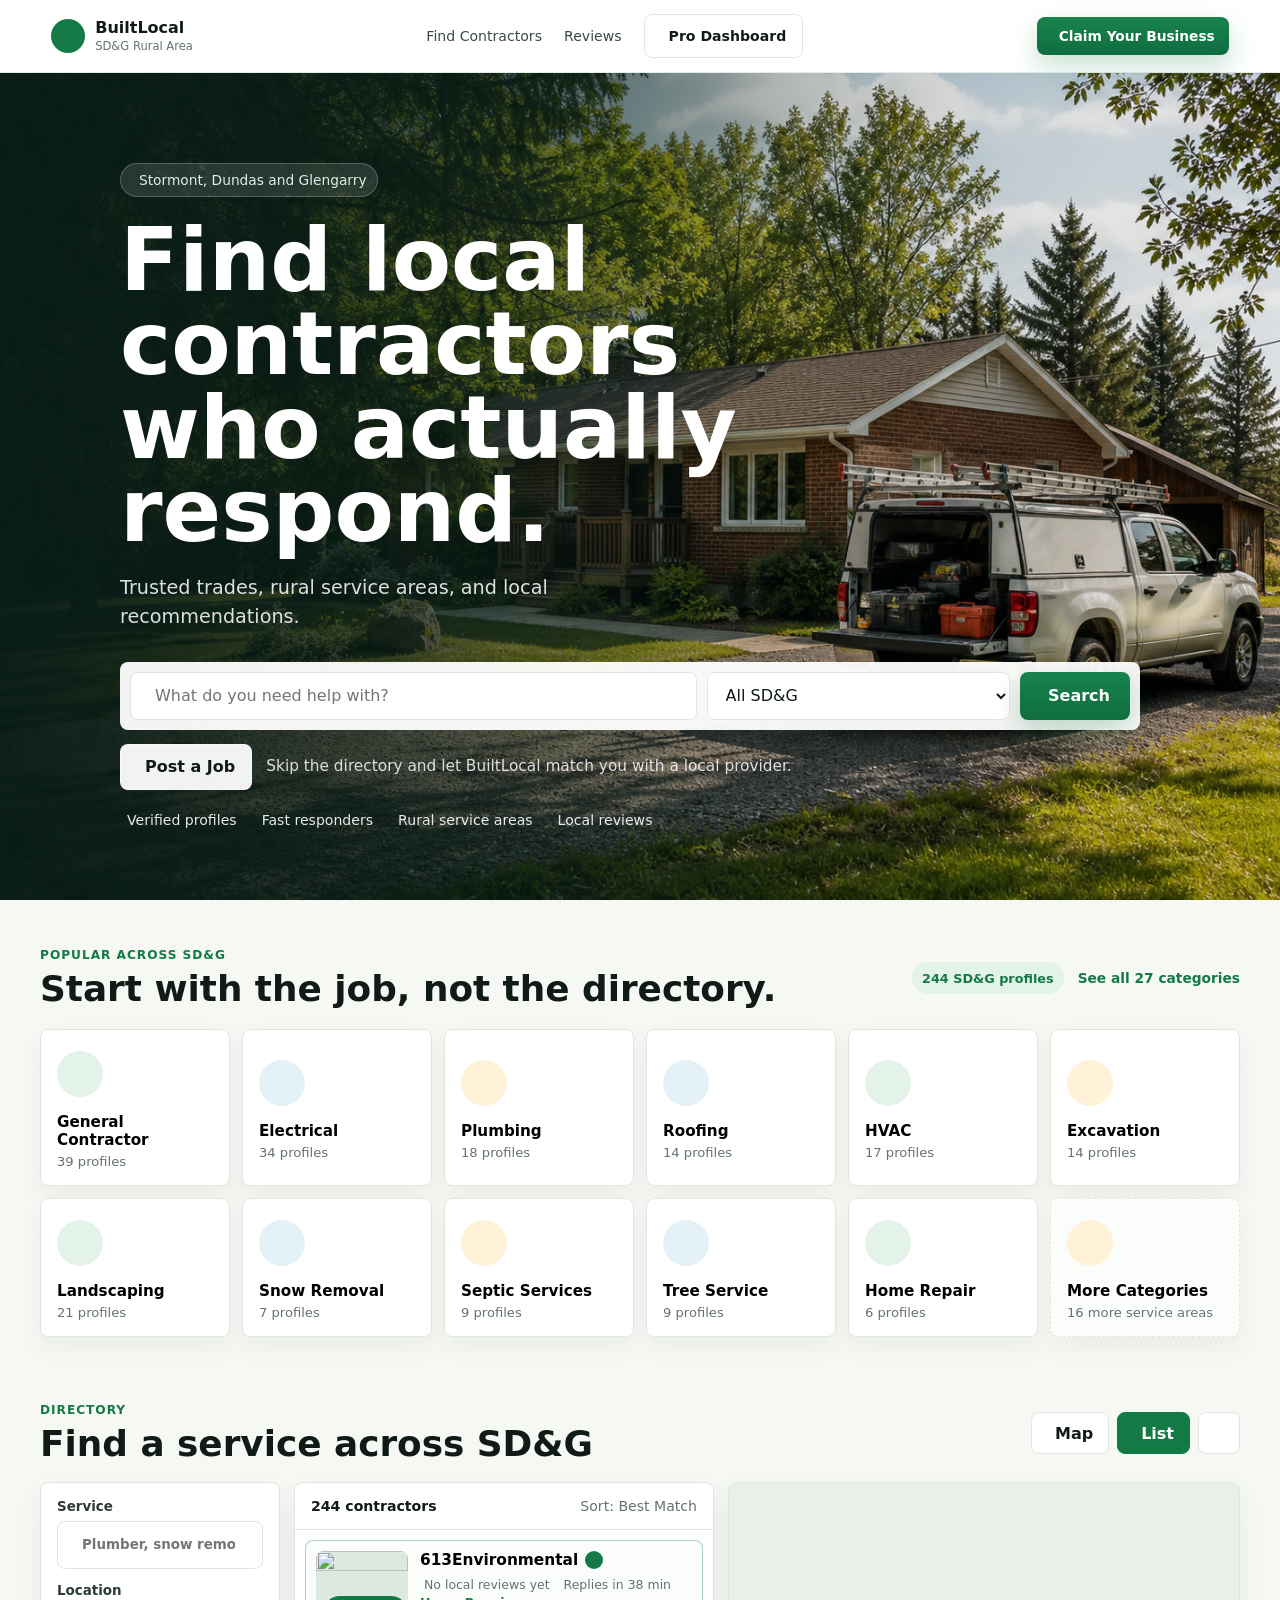
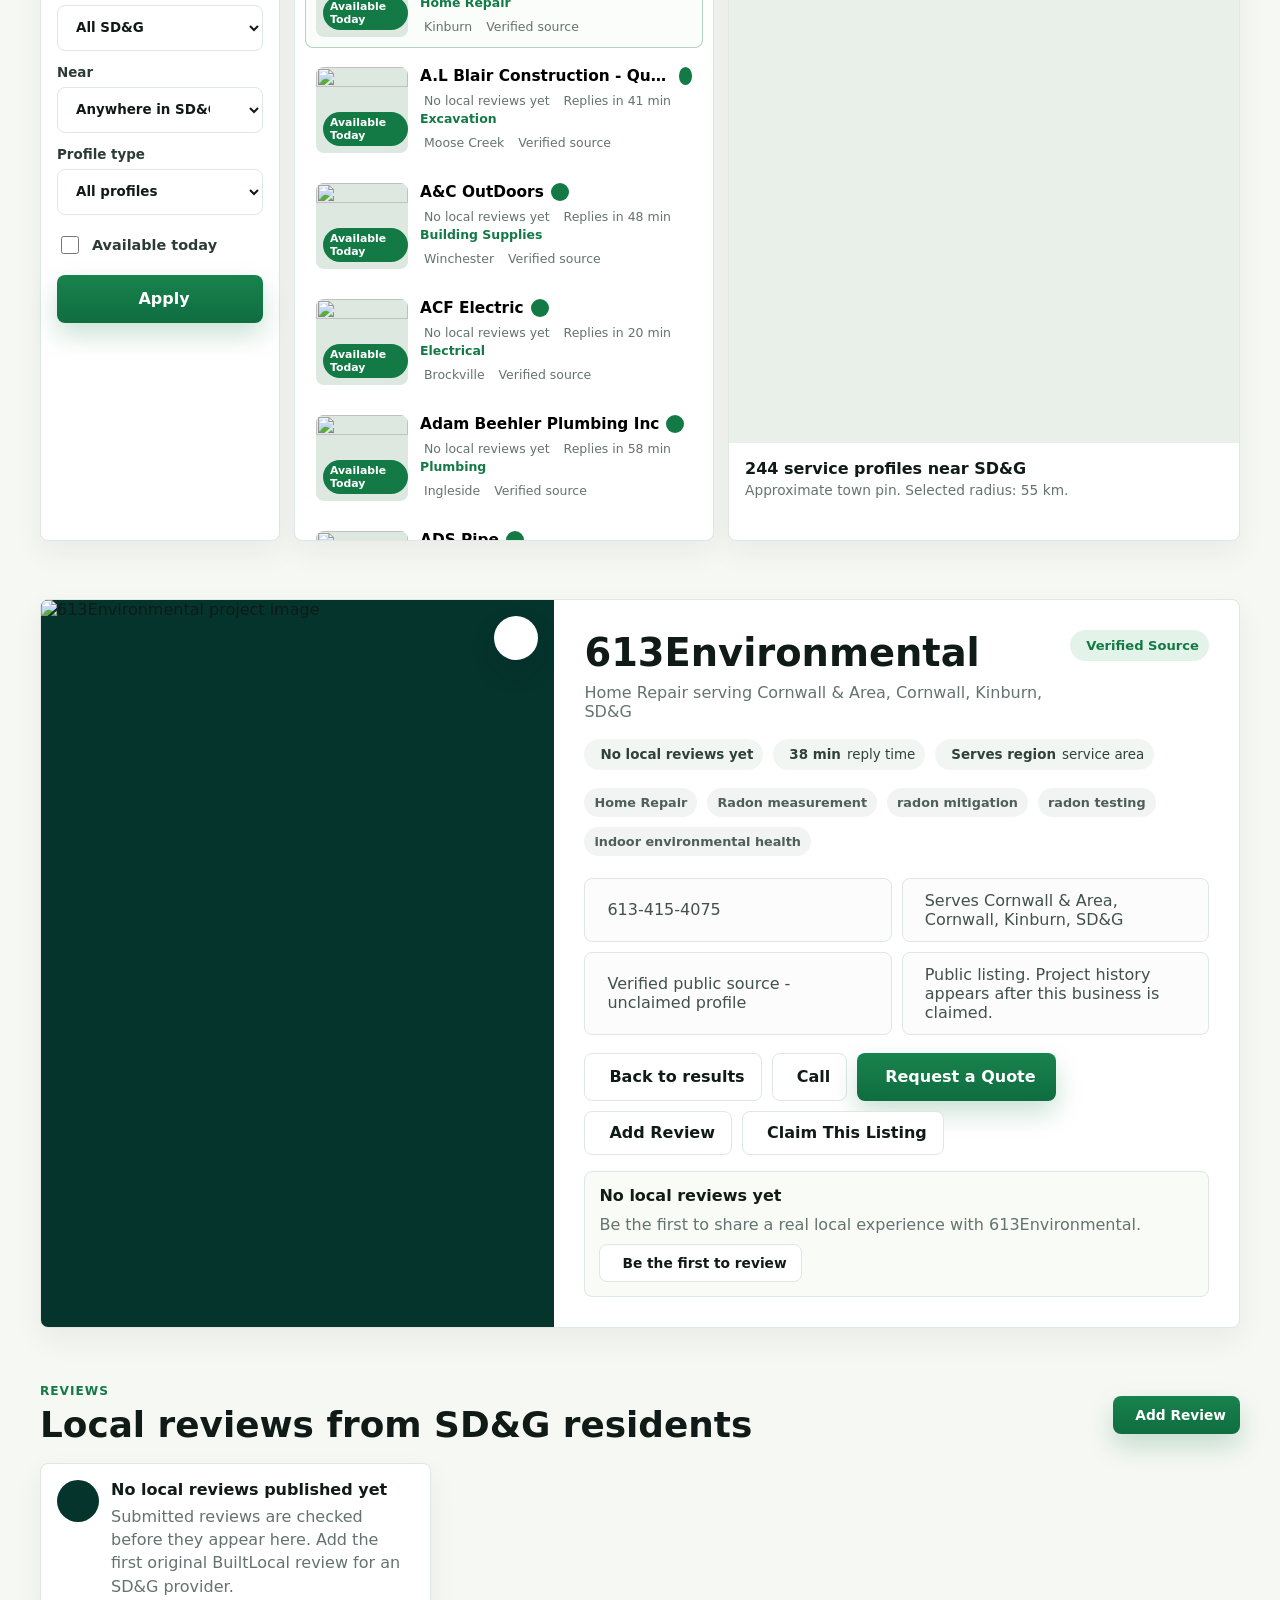
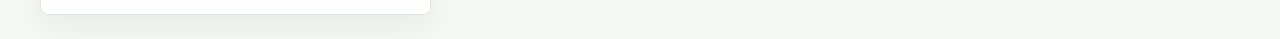
==== commit a01f055e: "Add moderated reviews admin flow" ====
--- a/index.html
+++ b/index.html
@@ -246,11 +246,16 @@
                 <i data-lucide="send"></i>
                 Request a Quote
               </button>
+              <button class="secondary-button" type="button" data-open-review>
+                <i data-lucide="message-square-plus"></i>
+                Add Review
+              </button>
               <button class="ghost-button" type="button" data-claim-link>
                 <i data-lucide="badge-check"></i>
                 Claim This Listing
               </button>
             </div>
+            <div class="profile-reviews-list" id="profileReviewList"></div>
           </div>
         </section>
 
@@ -258,36 +263,14 @@
           <div class="section-head">
             <div>
               <p class="section-kicker">Reviews</p>
-              <h2 id="reviews-title">Local reviews are coming soon</h2>
+              <h2 id="reviews-title">Local reviews from SD&amp;G residents</h2>
             </div>
             <button class="primary-button compact" type="button" data-open-review>
               <i data-lucide="message-square-plus"></i>
-              Add Review Soon
+              Add Review
             </button>
           </div>
-          <div class="review-grid">
-            <article class="review-card">
-              <div class="avatar">1</div>
-              <div>
-                <strong>Resident reviews</strong>
-                <p>Locals will be able to leave quick reviews for any listed provider with an email for private verification.</p>
-              </div>
-            </article>
-            <article class="review-card">
-              <div class="avatar">2</div>
-              <div>
-                <strong>Business-requested reviews</strong>
-                <p>Claimed providers can invite past customers to review them without copying Facebook recommendations.</p>
-              </div>
-            </article>
-            <article class="review-card">
-              <div class="avatar">3</div>
-              <div>
-                <strong>Manual moderation</strong>
-                <p>Every review will be checked before publishing so ratings only appear once trust has been earned.</p>
-              </div>
-            </article>
-          </div>
+          <div class="review-grid" id="publicReviewGrid"></div>
         </section>
 
       </main>
@@ -451,6 +434,70 @@
         <button class="primary-button full" type="submit">
           <i data-lucide="send"></i>
           <span id="quoteSubmitText">Send Request</span>
+        </button>
+      </form>
+    </dialog>
+
+    <dialog class="quote-dialog review-dialog" id="reviewDialog">
+      <form class="quote-form review-form" id="reviewForm">
+        <div class="modal-head">
+          <div>
+            <p class="section-kicker">Local Review</p>
+            <h2>Add a BuiltLocal review</h2>
+          </div>
+          <button class="icon-button" type="button" data-close-dialog aria-label="Close review form">
+            <i data-lucide="x"></i>
+          </button>
+        </div>
+        <p class="modal-note">Reviews are checked before publishing. Your email stays private and is only used for moderation.</p>
+        <div class="intake-grid">
+          <label>
+            Business reviewed
+            <input id="reviewProviderName" name="providerName" type="text" list="providerNames" required />
+          </label>
+          <label>
+            Service used
+            <input id="reviewServiceUsed" name="serviceUsed" type="text" placeholder="Roofing, plumbing, snow removal..." required />
+          </label>
+          <label>
+            Your first name
+            <input id="reviewFirstName" name="firstName" type="text" required />
+          </label>
+          <label>
+            Your town/community
+            <input id="reviewTown" name="town" type="text" list="sdgTowns" required />
+          </label>
+          <label>
+            Private email
+            <input id="reviewEmail" name="email" type="email" required />
+          </label>
+          <label>
+            Approximate month/year
+            <input id="reviewWorkDate" name="workDate" type="text" placeholder="May 2026" />
+          </label>
+          <label>
+            Rating
+            <select id="reviewRating" name="rating" required>
+              <option value="5">5 stars</option>
+              <option value="4">4 stars</option>
+              <option value="3">3 stars</option>
+              <option value="2">2 stars</option>
+              <option value="1">1 star</option>
+            </select>
+          </label>
+          <label class="wide-label no-margin">
+            Review
+            <textarea id="reviewText" name="reviewText" rows="4" placeholder="What work was done, and what should another local resident know?" required></textarea>
+          </label>
+        </div>
+        <div class="form-success" id="reviewSuccess" hidden>
+          <i data-lucide="check-circle"></i>
+          <span>Thanks. Your review will be checked before publishing.</span>
+        </div>
+        <div class="form-error" id="reviewError" hidden>Could not submit this review yet.</div>
+        <button class="primary-button full" type="submit">
+          <i data-lucide="send"></i>
+          Submit Review
         </button>
       </form>
     </dialog>
@@ -471,6 +518,8 @@
       <option value="Alexandria"></option>
       <option value="Maxville"></option>
     </datalist>
+
+    <datalist id="providerNames"></datalist>
 
     <button class="floating-back-search" type="button" data-back-results hidden>
       <i data-lucide="arrow-left"></i>
--- a/styles.css
+++ b/styles.css
@@ -1077,6 +1077,43 @@
   line-height: 1.45;
 }
 
+.review-card span {
+  display: block;
+  margin-top: 4px;
+  color: var(--muted);
+  font-size: 0.88rem;
+  font-weight: 750;
+}
+
+.published-review .avatar {
+  color: #ffffff;
+  background: var(--green);
+}
+
+.profile-reviews-list {
+  display: grid;
+  gap: 10px;
+  margin-top: 16px;
+}
+
+.profile-review-empty {
+  display: grid;
+  gap: 8px;
+  padding: 14px;
+  background: #f8fbf6;
+  border: 1px solid var(--line);
+  border-radius: var(--radius);
+}
+
+.profile-review-empty span {
+  color: var(--muted);
+  line-height: 1.45;
+}
+
+.profile-review-empty .secondary-button {
+  width: max-content;
+}
+
 .pro-dashboard {
   display: grid;
   grid-template-columns: 240px minmax(0, 1fr);
@@ -1377,6 +1414,105 @@
   display: none;
 }
 
+.admin-page {
+  min-height: 100vh;
+  background: var(--wash);
+}
+
+.admin-shell {
+  width: min(1100px, calc(100% - 28px));
+  margin: 0 auto;
+  padding: 24px 0 64px;
+}
+
+.admin-head {
+  display: flex;
+  align-items: center;
+  justify-content: space-between;
+  gap: 16px;
+  margin-bottom: 24px;
+}
+
+.admin-login {
+  display: grid;
+  min-height: 60vh;
+  place-items: center;
+}
+
+.admin-card {
+  width: min(460px, 100%);
+  display: grid;
+  gap: 14px;
+}
+
+.admin-card h1,
+.admin-workspace h1 {
+  margin: 0;
+}
+
+.admin-review-list {
+  display: grid;
+  gap: 14px;
+  margin-top: 18px;
+}
+
+.admin-review-card {
+  display: grid;
+  grid-template-columns: minmax(0, 1fr) auto;
+  gap: 16px;
+  padding: 16px;
+  background: #ffffff;
+  border: 1px solid var(--line);
+  border-radius: var(--radius);
+}
+
+.admin-review-main {
+  display: grid;
+  gap: 8px;
+}
+
+.admin-review-main h2,
+.admin-review-main p {
+  margin: 0;
+}
+
+.admin-review-main p {
+  color: #2d3b37;
+  line-height: 1.5;
+}
+
+.admin-review-facts {
+  display: grid;
+  grid-template-columns: repeat(2, minmax(0, 1fr));
+  gap: 8px;
+  margin: 6px 0 0;
+}
+
+.admin-review-facts div {
+  padding: 10px;
+  background: #f8faf8;
+  border: 1px solid var(--line);
+  border-radius: var(--radius);
+}
+
+.admin-review-facts dt {
+  color: var(--muted);
+  font-size: 0.76rem;
+  font-weight: 850;
+  text-transform: uppercase;
+}
+
+.admin-review-facts dd {
+  margin: 4px 0 0;
+  font-weight: 800;
+}
+
+.admin-review-actions {
+  display: flex;
+  align-items: start;
+  gap: 8px;
+}
+
 .quote-dialog {
   z-index: 1200;
   width: min(460px, calc(100% - 28px));
@@ -1388,6 +1524,10 @@
 
 .lead-intake-dialog {
   width: min(760px, calc(100% - 28px));
+}
+
+.review-dialog {
+  width: min(720px, calc(100% - 28px));
 }
 
 .quote-dialog::backdrop {
@@ -2980,6 +3120,18 @@
     max-height: 88vh;
   }
 
+  .admin-head,
+  .admin-review-card,
+  .admin-review-actions {
+    align-items: stretch;
+    grid-template-columns: 1fr;
+    flex-direction: column;
+  }
+
+  .admin-review-facts {
+    grid-template-columns: 1fr;
+  }
+
   .floating-back-search {
     right: 18px;
     bottom: 86px;
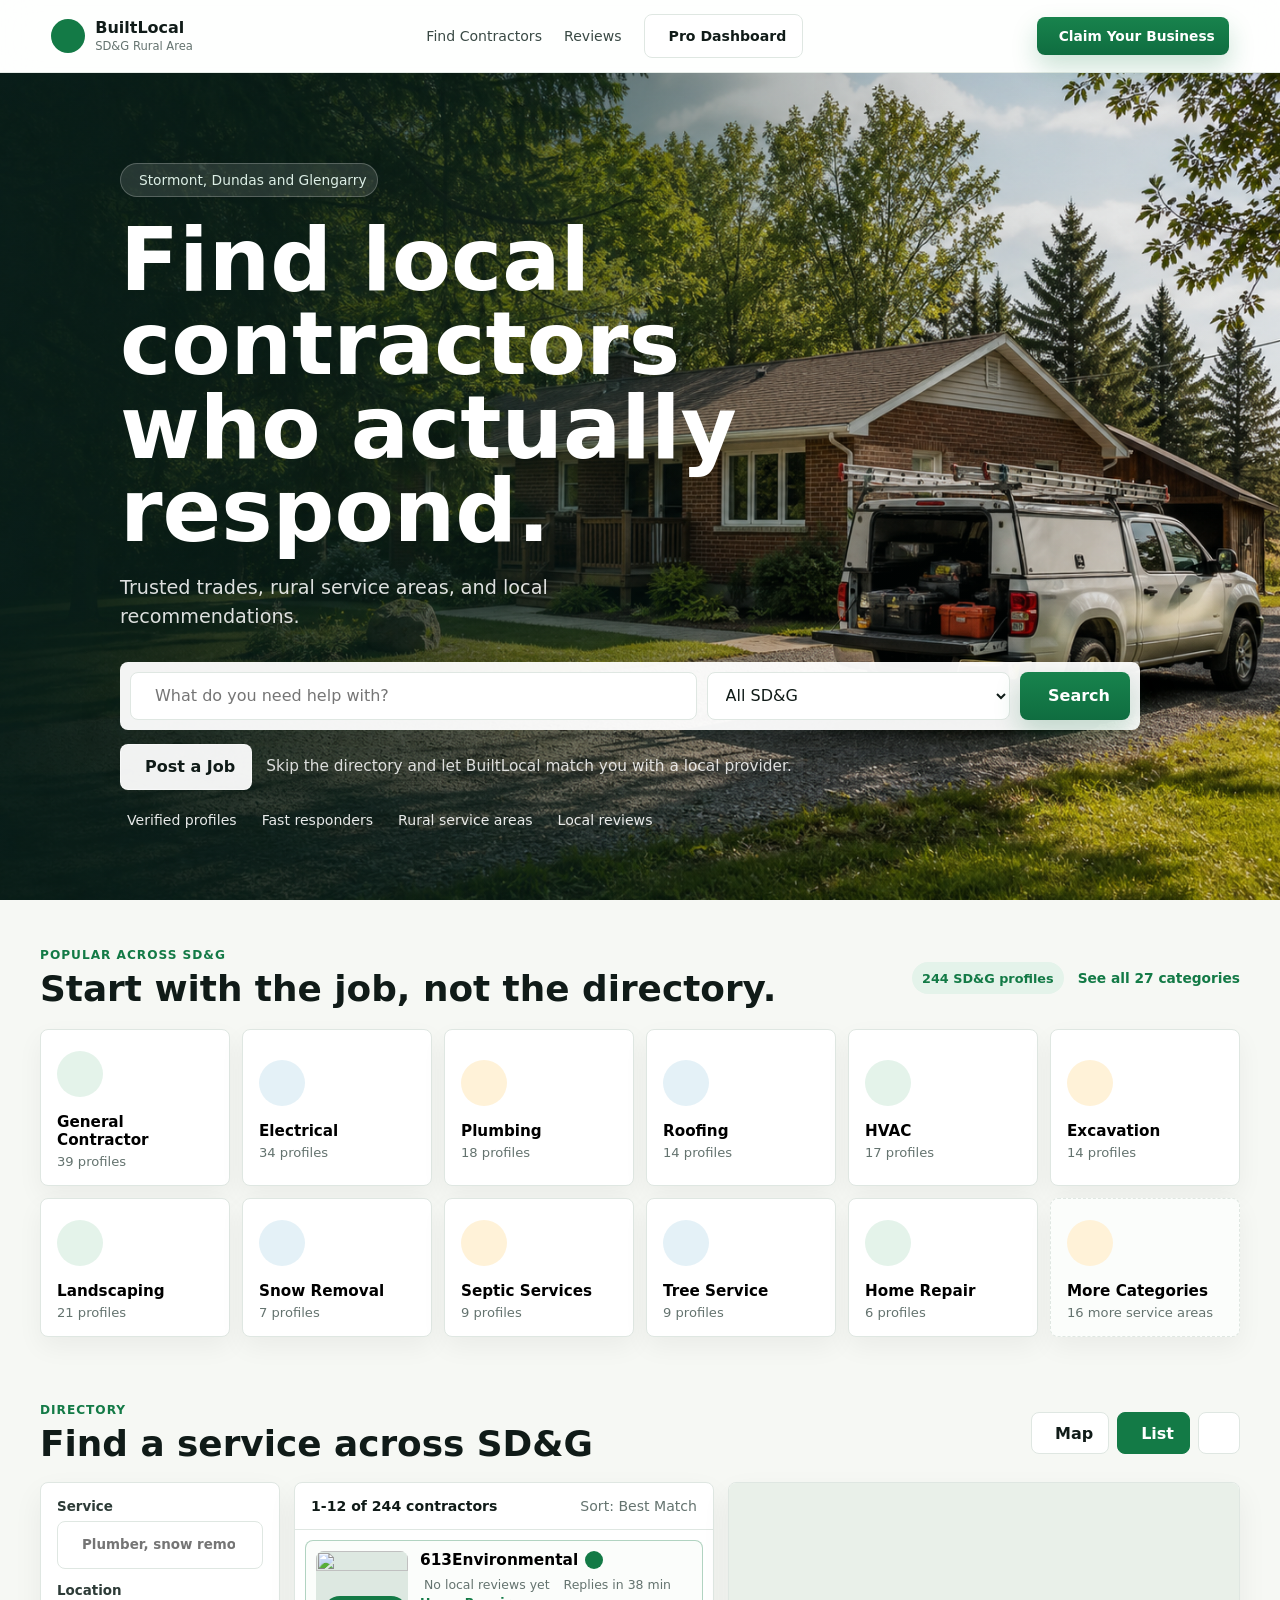
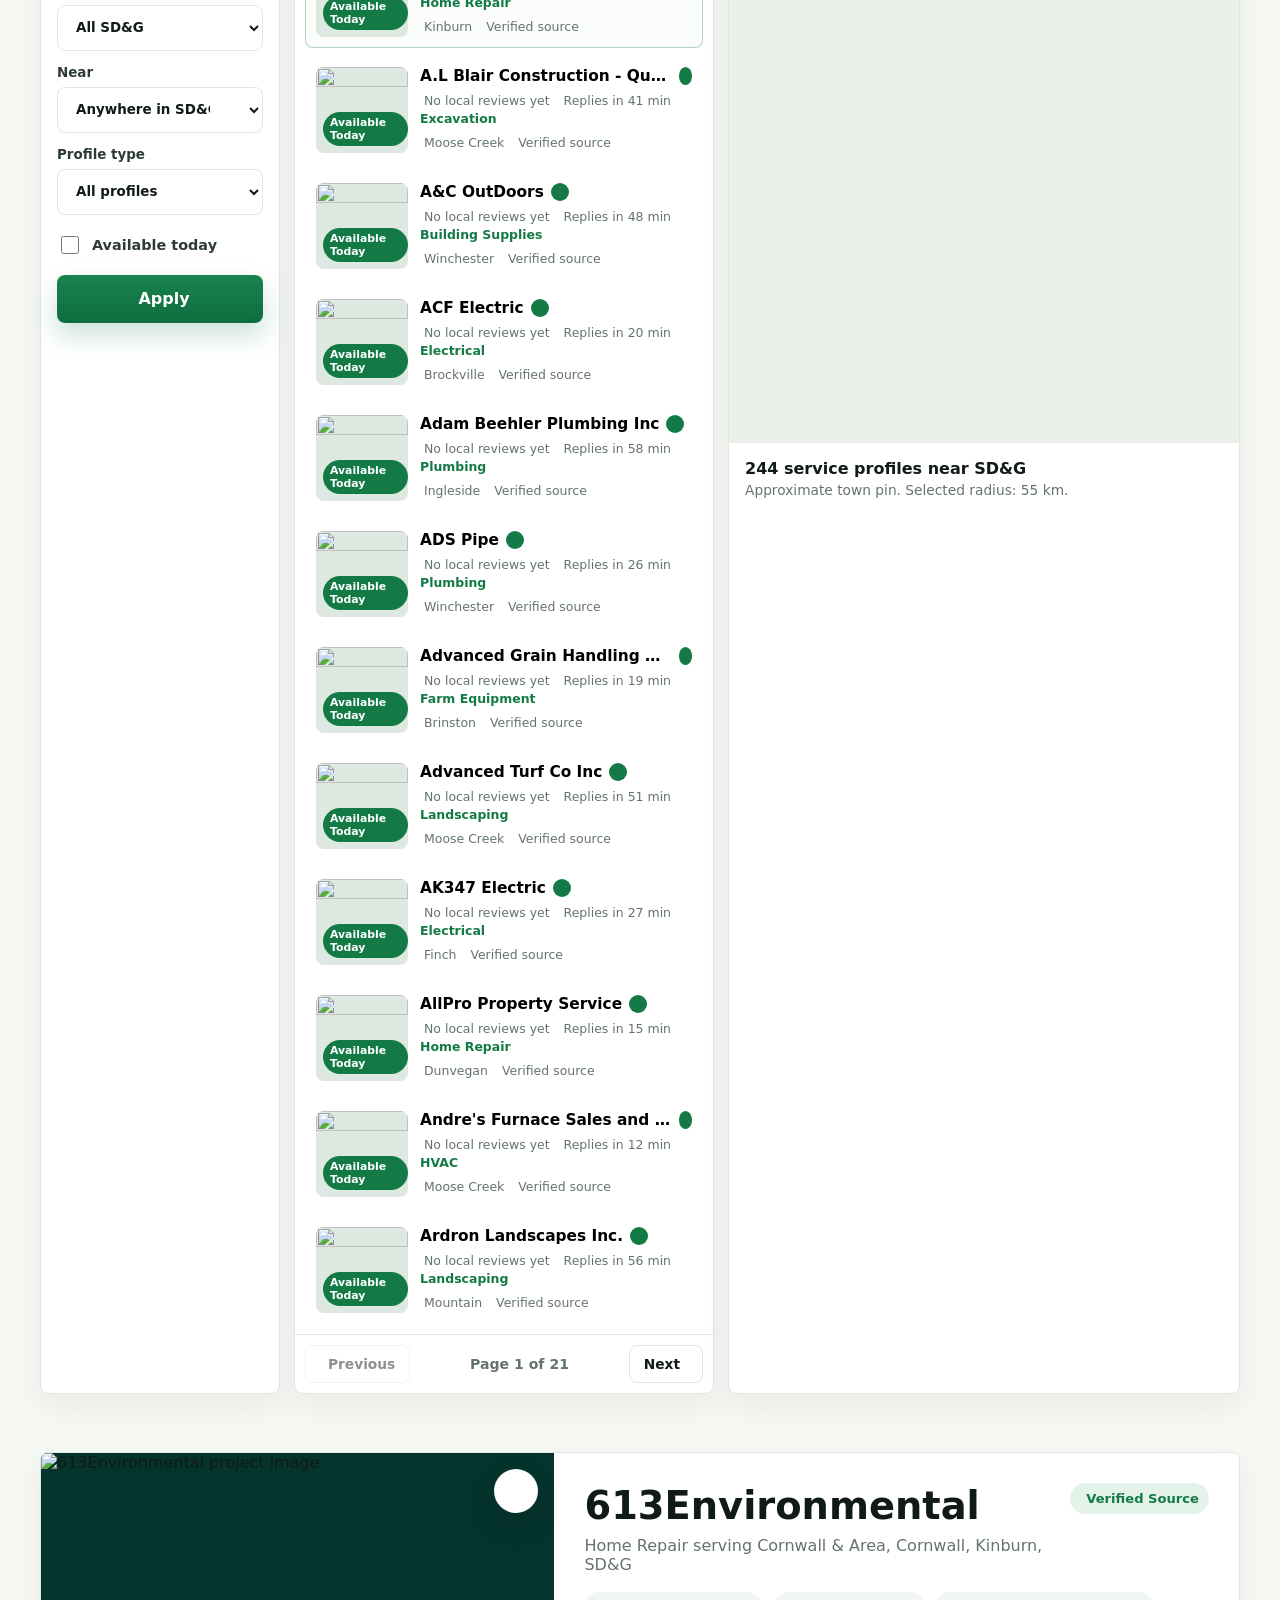
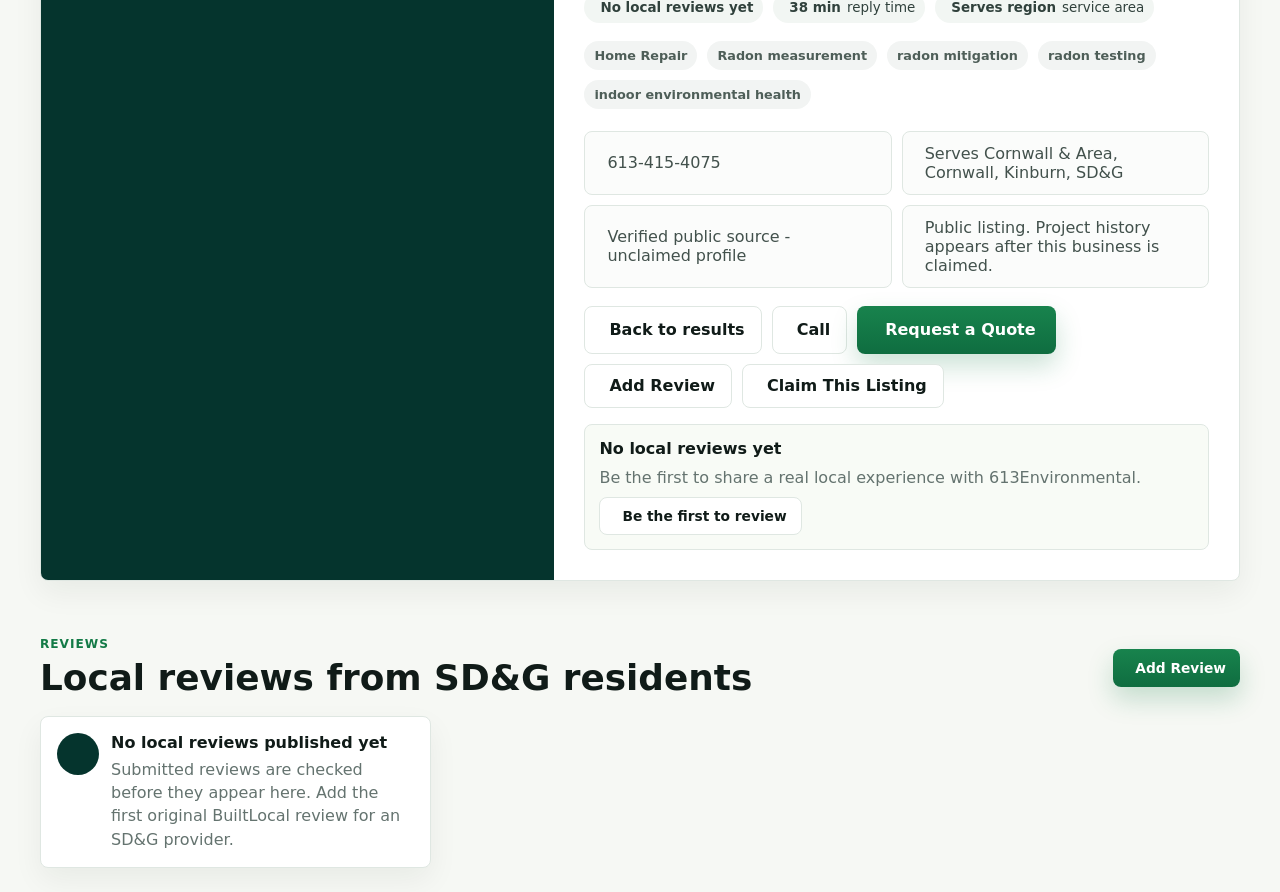
==== commit aa4c223f: "Add directory pagination" ====
--- a/index.html
+++ b/index.html
@@ -177,6 +177,7 @@
                 <span id="sortLabel">Sort: Best Match</span>
               </div>
               <div class="results-list" id="resultsList"></div>
+              <div class="pagination-controls" id="directoryPagination" aria-label="Directory pagination"></div>
             </div>
 
             <aside class="map-panel" aria-label="Service area map">
@@ -457,7 +458,7 @@
           </label>
           <label>
             Service used
-            <input id="reviewServiceUsed" name="serviceUsed" type="text" placeholder="Roofing, plumbing, snow removal..." required />
+            <input id="reviewServiceUsed" name="serviceUsed" type="text" list="serviceTypes" placeholder="Deck repair, septic inspection, snow removal..." required />
           </label>
           <label>
             Your first name
@@ -468,7 +469,7 @@
             <input id="reviewTown" name="town" type="text" list="sdgTowns" required />
           </label>
           <label>
-            Private email
+            Email
             <input id="reviewEmail" name="email" type="email" required />
           </label>
           <label>
@@ -478,11 +479,11 @@
           <label>
             Rating
             <select id="reviewRating" name="rating" required>
-              <option value="5">5 stars</option>
-              <option value="4">4 stars</option>
-              <option value="3">3 stars</option>
-              <option value="2">2 stars</option>
-              <option value="1">1 star</option>
+              <option value="5">5 - Exceeded expectations</option>
+              <option value="4">4 - Good experience</option>
+              <option value="3">3 - Okay / mixed experience</option>
+              <option value="2">2 - Disappointed</option>
+              <option value="1">1 - Unsatisfied</option>
             </select>
           </label>
           <label class="wide-label no-margin">
@@ -520,6 +521,22 @@
     </datalist>
 
     <datalist id="providerNames"></datalist>
+
+    <datalist id="serviceTypes">
+      <option value="Plumbing"></option>
+      <option value="Electrical"></option>
+      <option value="Roofing"></option>
+      <option value="HVAC"></option>
+      <option value="Septic Services"></option>
+      <option value="Snow Removal"></option>
+      <option value="General Contractor"></option>
+      <option value="Deck repair"></option>
+      <option value="Fence repair"></option>
+      <option value="Home repair"></option>
+      <option value="Landscaping"></option>
+      <option value="Excavation"></option>
+      <option value="Rural property maintenance"></option>
+    </datalist>
 
     <button class="floating-back-search" type="button" data-back-results hidden>
       <i data-lucide="arrow-left"></i>
--- a/styles.css
+++ b/styles.css
@@ -680,9 +680,32 @@
 }
 
 .results-list {
-  max-height: 610px;
-  overflow: auto;
   padding: 10px;
+}
+
+.pagination-controls {
+  display: flex;
+  align-items: center;
+  justify-content: space-between;
+  gap: 10px;
+  padding: 10px;
+  border-top: 1px solid var(--line);
+}
+
+.pagination-controls span {
+  color: var(--muted);
+  font-size: 0.88rem;
+  font-weight: 800;
+  text-align: center;
+}
+
+.pagination-controls button {
+  width: auto;
+}
+
+.pagination-controls button:disabled {
+  cursor: not-allowed;
+  opacity: 0.48;
 }
 
 .listing-card {
@@ -2611,8 +2634,13 @@
     min-height: auto;
   }
 
-  .results-list {
-    max-height: none;
+  .pagination-controls {
+    align-items: stretch;
+  }
+
+  .pagination-controls button {
+    flex: 1 1 0;
+    justify-content: center;
   }
 
   .leaflet-map {
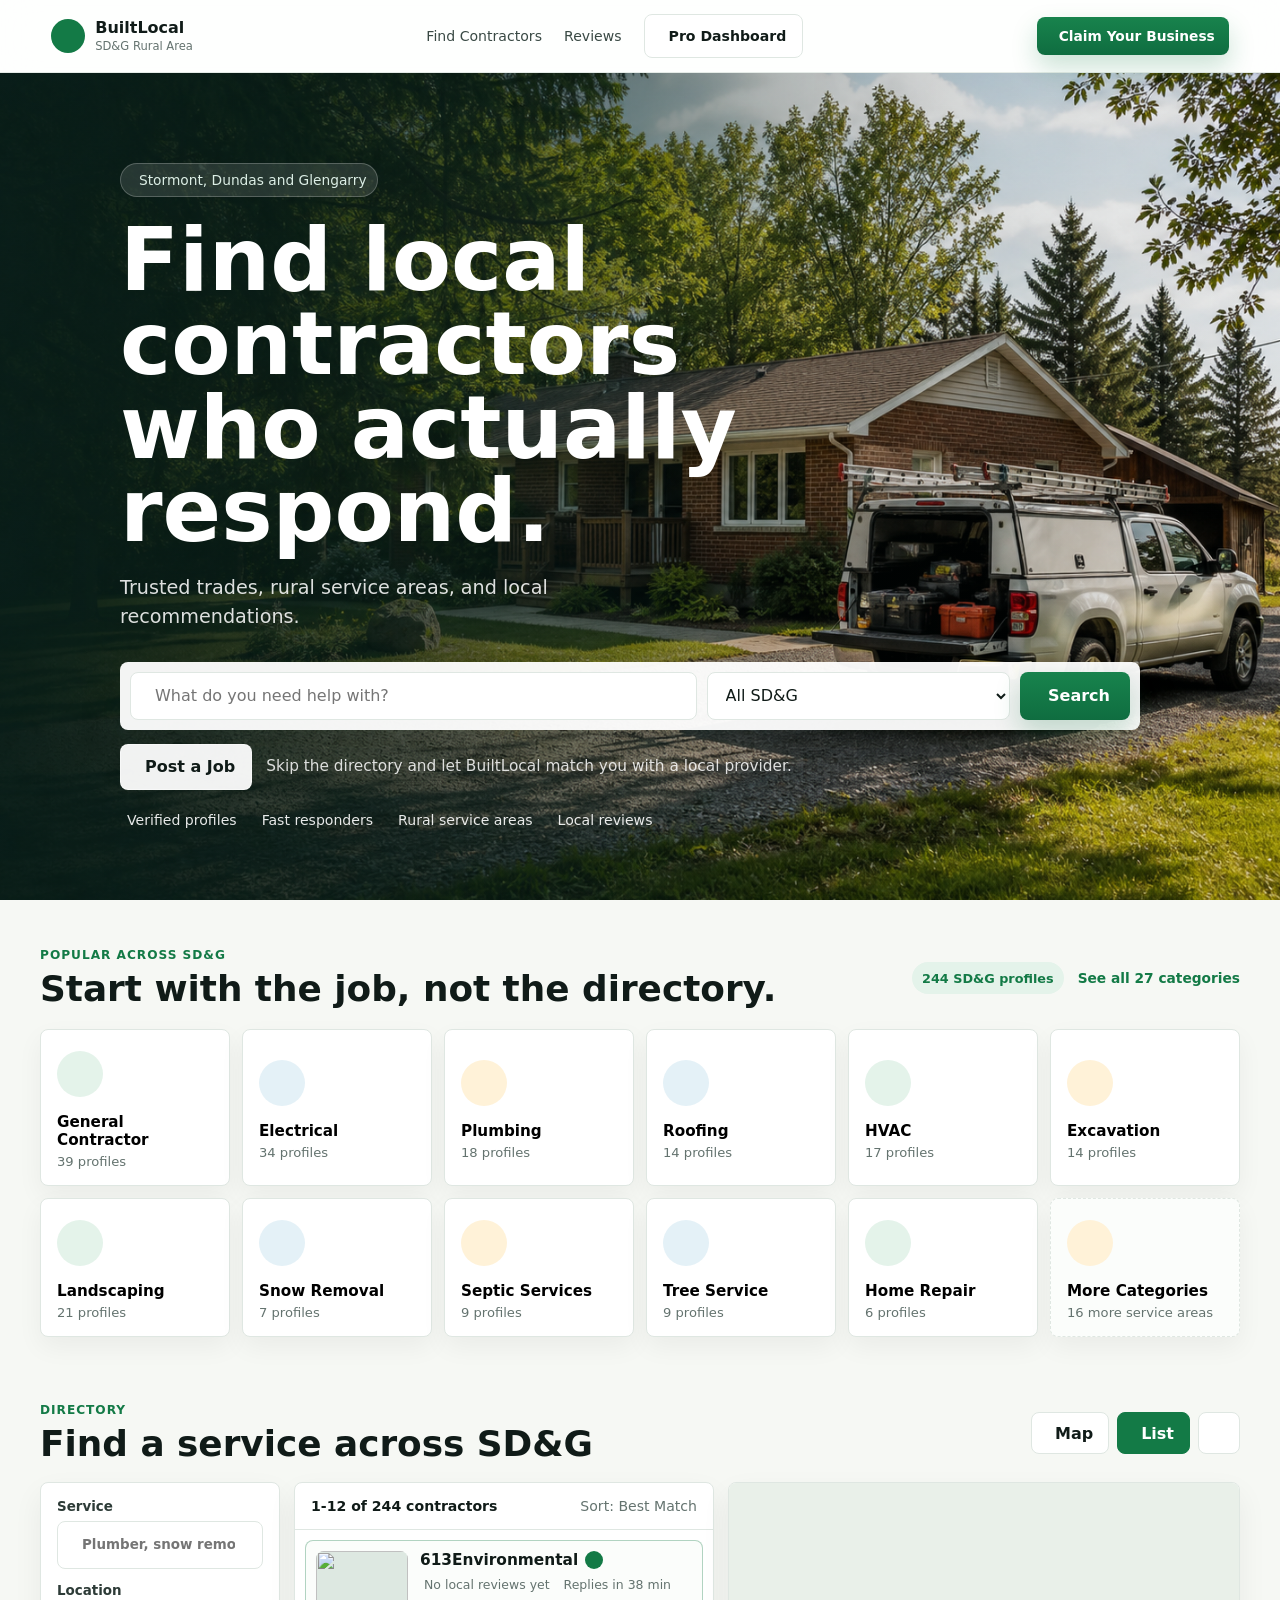
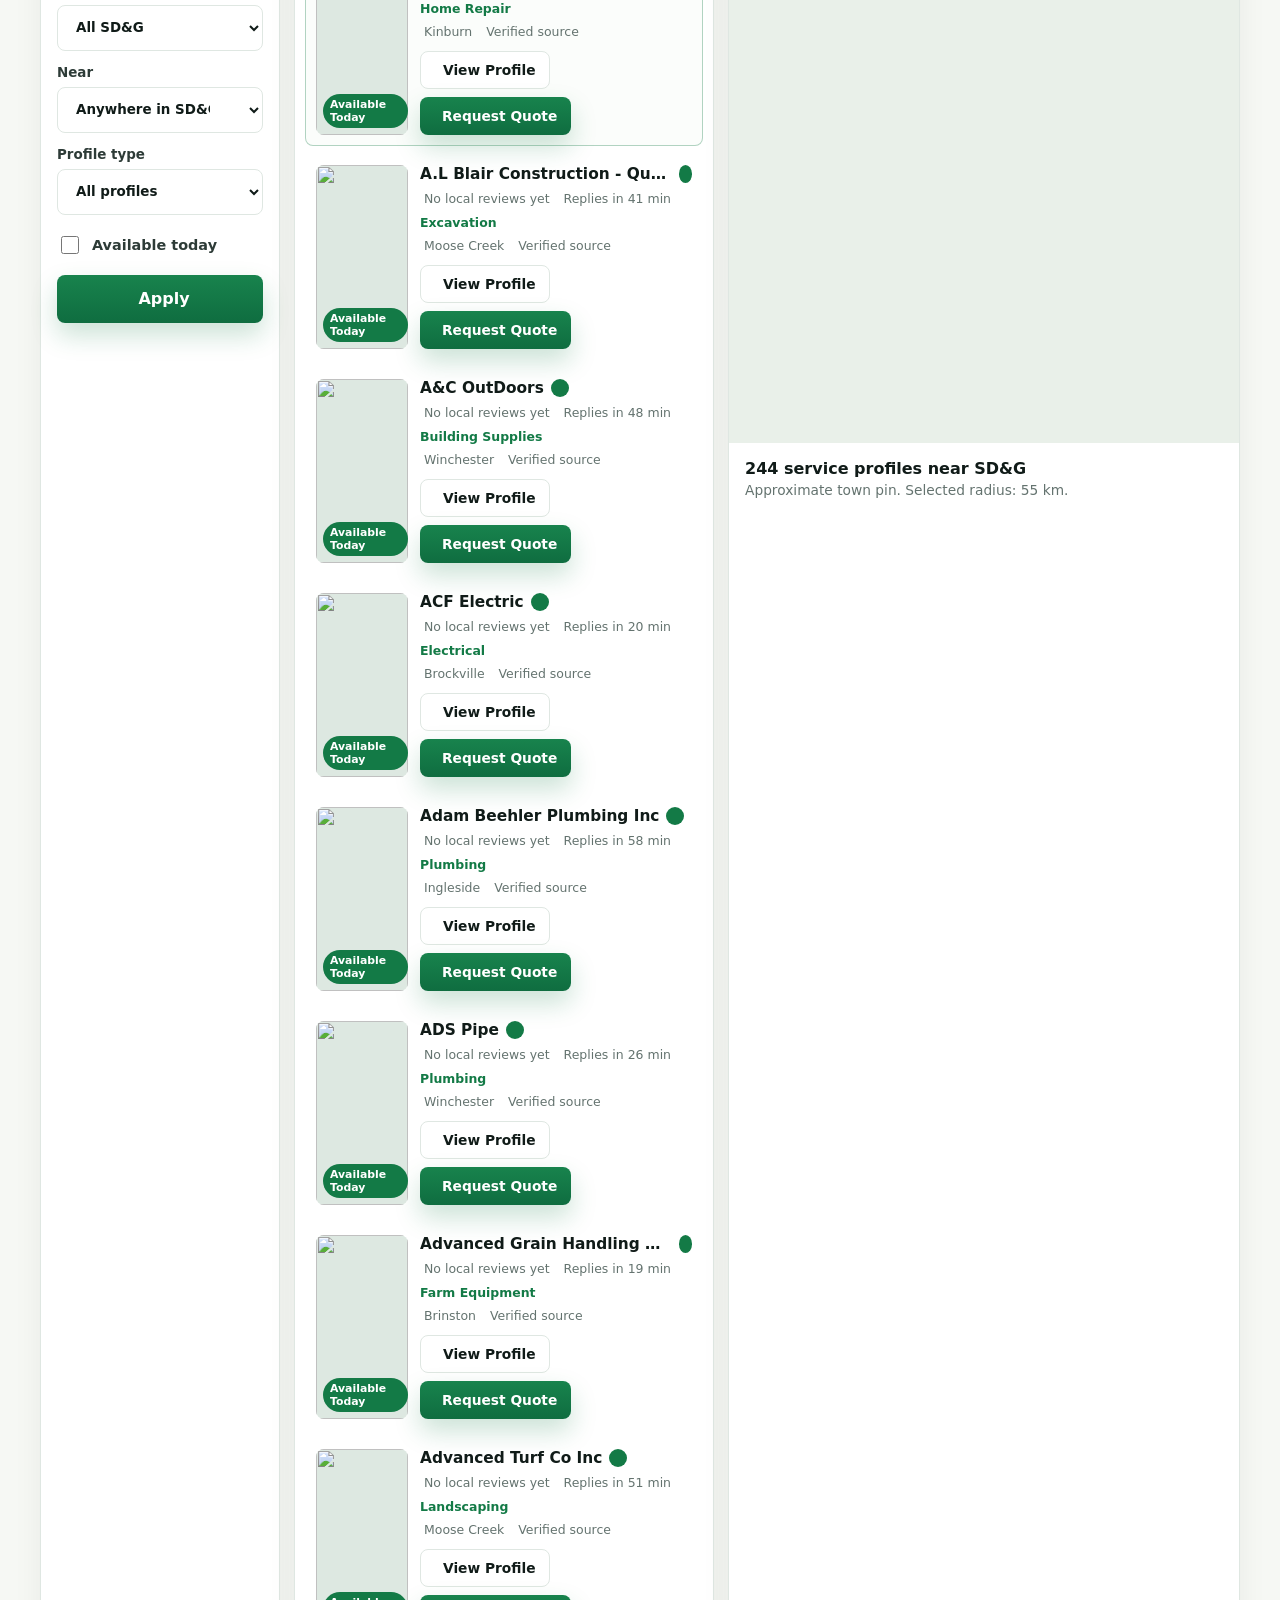
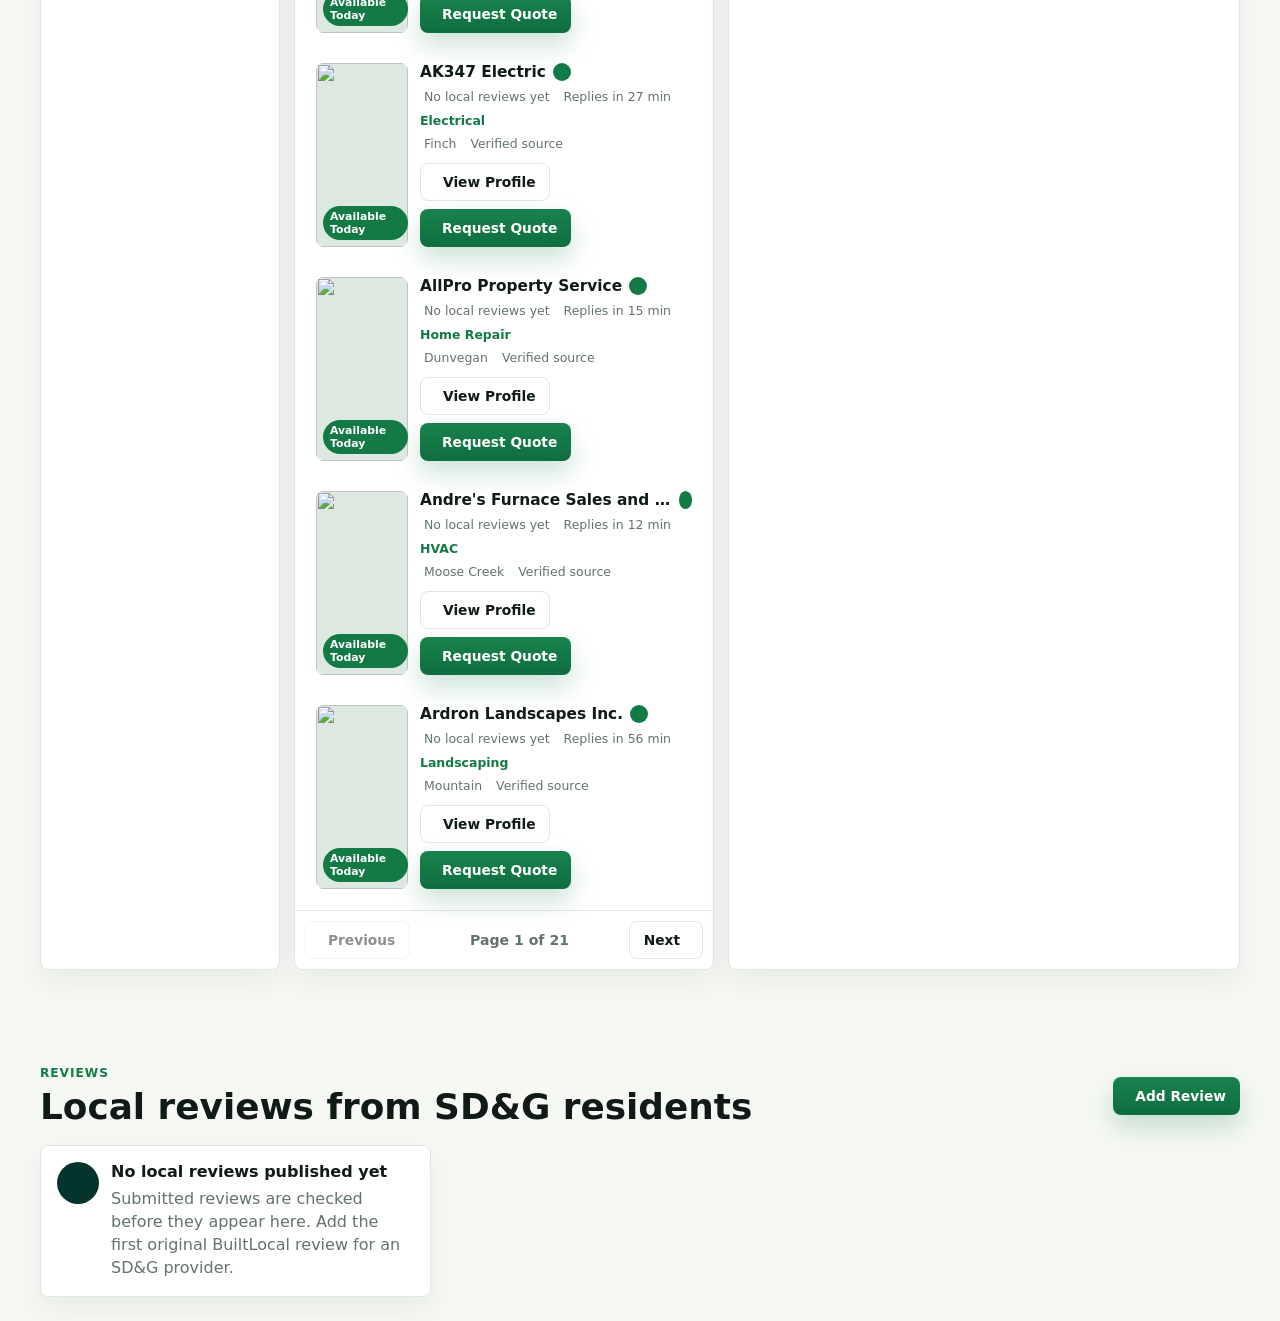
==== commit f07446a5: "Move contractor profiles to dedicated page" ====
--- a/index.html
+++ b/index.html
@@ -192,7 +192,7 @@
           </div>
         </section>
 
-        <section class="profile-section" id="profile" aria-labelledby="profileTitle">
+        <section class="profile-section" id="profile" aria-labelledby="profileTitle" hidden>
           <div class="profile-media">
             <img id="profileImage" alt="" />
             <button class="save-button" type="button" aria-label="Save profile">
@@ -279,7 +279,7 @@
       <nav class="mobile-tabbar" aria-label="Mobile navigation">
         <a href="#home" class="active"><i data-lucide="home"></i><span>Home</span></a>
         <a href="#directory"><i data-lucide="search"></i><span>Search</span></a>
-        <a href="#profile"><i data-lucide="map"></i><span>Map</span></a>
+        <a href="#directory"><i data-lucide="map"></i><span>Map</span></a>
         <a href="./pro/"><i data-lucide="layout-dashboard"></i><span>Pro</span></a>
         <button type="button" data-open-matching-quote><i data-lucide="clipboard-list"></i><span>Post Job</span></button>
         <button type="button" data-claim-link><i data-lucide="user"></i><span>Claim</span></button>
@@ -507,17 +507,43 @@
       <option value="Morrisburg"></option>
       <option value="Iroquois"></option>
       <option value="Williamsburg"></option>
+      <option value="Brinston"></option>
+      <option value="Matilda"></option>
+      <option value="Riverside Heights"></option>
+      <option value="Dixons Corners"></option>
+      <option value="South Dundas"></option>
       <option value="Winchester"></option>
       <option value="Chesterville"></option>
+      <option value="Morewood"></option>
+      <option value="Mountain"></option>
+      <option value="South Mountain"></option>
+      <option value="North Dundas"></option>
       <option value="Long Sault"></option>
       <option value="Ingleside"></option>
+      <option value="Newington"></option>
+      <option value="Lunenburg"></option>
+      <option value="St. Andrews West"></option>
+      <option value="South Stormont"></option>
       <option value="Finch"></option>
       <option value="Berwick"></option>
       <option value="Avonmore"></option>
+      <option value="Moose Creek"></option>
+      <option value="Crysler"></option>
+      <option value="North Stormont"></option>
       <option value="Cornwall"></option>
       <option value="Lancaster"></option>
+      <option value="South Lancaster"></option>
+      <option value="Summerstown"></option>
+      <option value="Bainsville"></option>
+      <option value="Green Valley"></option>
+      <option value="Williamstown"></option>
+      <option value="South Glengarry"></option>
       <option value="Alexandria"></option>
       <option value="Maxville"></option>
+      <option value="Glen Robertson"></option>
+      <option value="Apple Hill"></option>
+      <option value="Dunvegan"></option>
+      <option value="North Glengarry"></option>
     </datalist>
 
     <datalist id="providerNames"></datalist>
--- a/styles.css
+++ b/styles.css
@@ -718,7 +718,6 @@
   background: #ffffff;
   border: 1px solid transparent;
   border-radius: var(--radius);
-  cursor: pointer;
 }
 
 .listing-card + .listing-card {
@@ -813,10 +812,18 @@
 }
 
 .listing-category {
+  display: block;
   margin-top: 9px;
   color: var(--green);
   font-size: 0.78rem;
   font-weight: 800;
+}
+
+.listing-actions {
+  display: flex;
+  flex-wrap: wrap;
+  gap: 8px;
+  margin-top: 12px;
 }
 
 .map-panel {
@@ -949,6 +956,10 @@
   gap: 0;
   margin-top: 18px;
   overflow: hidden;
+}
+
+.profile-section[hidden] {
+  display: none;
 }
 
 .profile-media {
@@ -1135,6 +1146,55 @@
 
 .profile-review-empty .secondary-button {
   width: max-content;
+}
+
+.contractor-page-shell {
+  padding-bottom: 110px;
+}
+
+.contractor-back-link {
+  margin-bottom: 14px;
+}
+
+.contractor-profile {
+  margin-top: 0;
+}
+
+.contractor-profile .profile-title-line h1 {
+  margin: 0;
+  font-size: clamp(2rem, 5vw, 3.4rem);
+  line-height: 1.02;
+}
+
+.contractor-primary-actions {
+  display: flex;
+  flex-wrap: wrap;
+  gap: 10px;
+  margin-top: 18px;
+}
+
+.contractor-related-reviews {
+  padding-top: 34px;
+}
+
+.contractor-sticky-actions {
+  position: fixed;
+  right: 18px;
+  bottom: 18px;
+  z-index: 75;
+  display: none;
+  gap: 10px;
+  width: min(420px, calc(100vw - 32px));
+  padding: 10px;
+  background: rgba(255, 255, 255, 0.94);
+  border: 1px solid var(--line);
+  border-radius: 18px;
+  box-shadow: 0 18px 42px rgba(16, 27, 24, 0.18);
+  backdrop-filter: blur(18px);
+}
+
+.contractor-sticky-actions > * {
+  flex: 1 1 0;
 }
 
 .pro-dashboard {
@@ -1937,6 +1997,36 @@
   font-weight: 750;
 }
 
+.site-notice {
+  position: fixed;
+  right: 18px;
+  bottom: 92px;
+  z-index: 80;
+  display: flex;
+  align-items: center;
+  gap: 10px;
+  max-width: min(420px, calc(100vw - 32px));
+  padding: 14px 16px;
+  color: #ffffff;
+  background: var(--green);
+  border: 1px solid rgba(255, 255, 255, 0.22);
+  border-radius: var(--radius);
+  box-shadow: var(--shadow);
+  font-size: 0.94rem;
+  font-weight: 850;
+  line-height: 1.35;
+}
+
+.site-notice[hidden] {
+  display: none;
+}
+
+.site-notice svg {
+  width: 19px;
+  height: 19px;
+  flex: 0 0 auto;
+}
+
 .pro-page {
   min-height: 100vh;
   background: #f4f7f2;
@@ -2630,6 +2720,36 @@
     width: 100%;
   }
 
+  .listing-actions {
+    flex-direction: column;
+  }
+
+  .listing-actions > * {
+    width: 100%;
+  }
+
+  .contractor-page-shell {
+    width: calc(100% - 24px);
+    padding-bottom: 118px;
+  }
+
+  .contractor-profile .profile-title-line h1 {
+    font-size: 2rem;
+  }
+
+  .contractor-primary-actions {
+    align-items: stretch;
+    flex-direction: column;
+  }
+
+  .contractor-primary-actions > * {
+    width: 100%;
+  }
+
+  .contractor-sticky-actions {
+    display: flex;
+  }
+
   .results-panel {
     min-height: auto;
   }
@@ -2720,7 +2840,7 @@
     gap: 14px;
   }
 
-  .pro-panel[data-pro-panel="leads"] {
+  .pro-panel {
     order: 3;
   }
 
